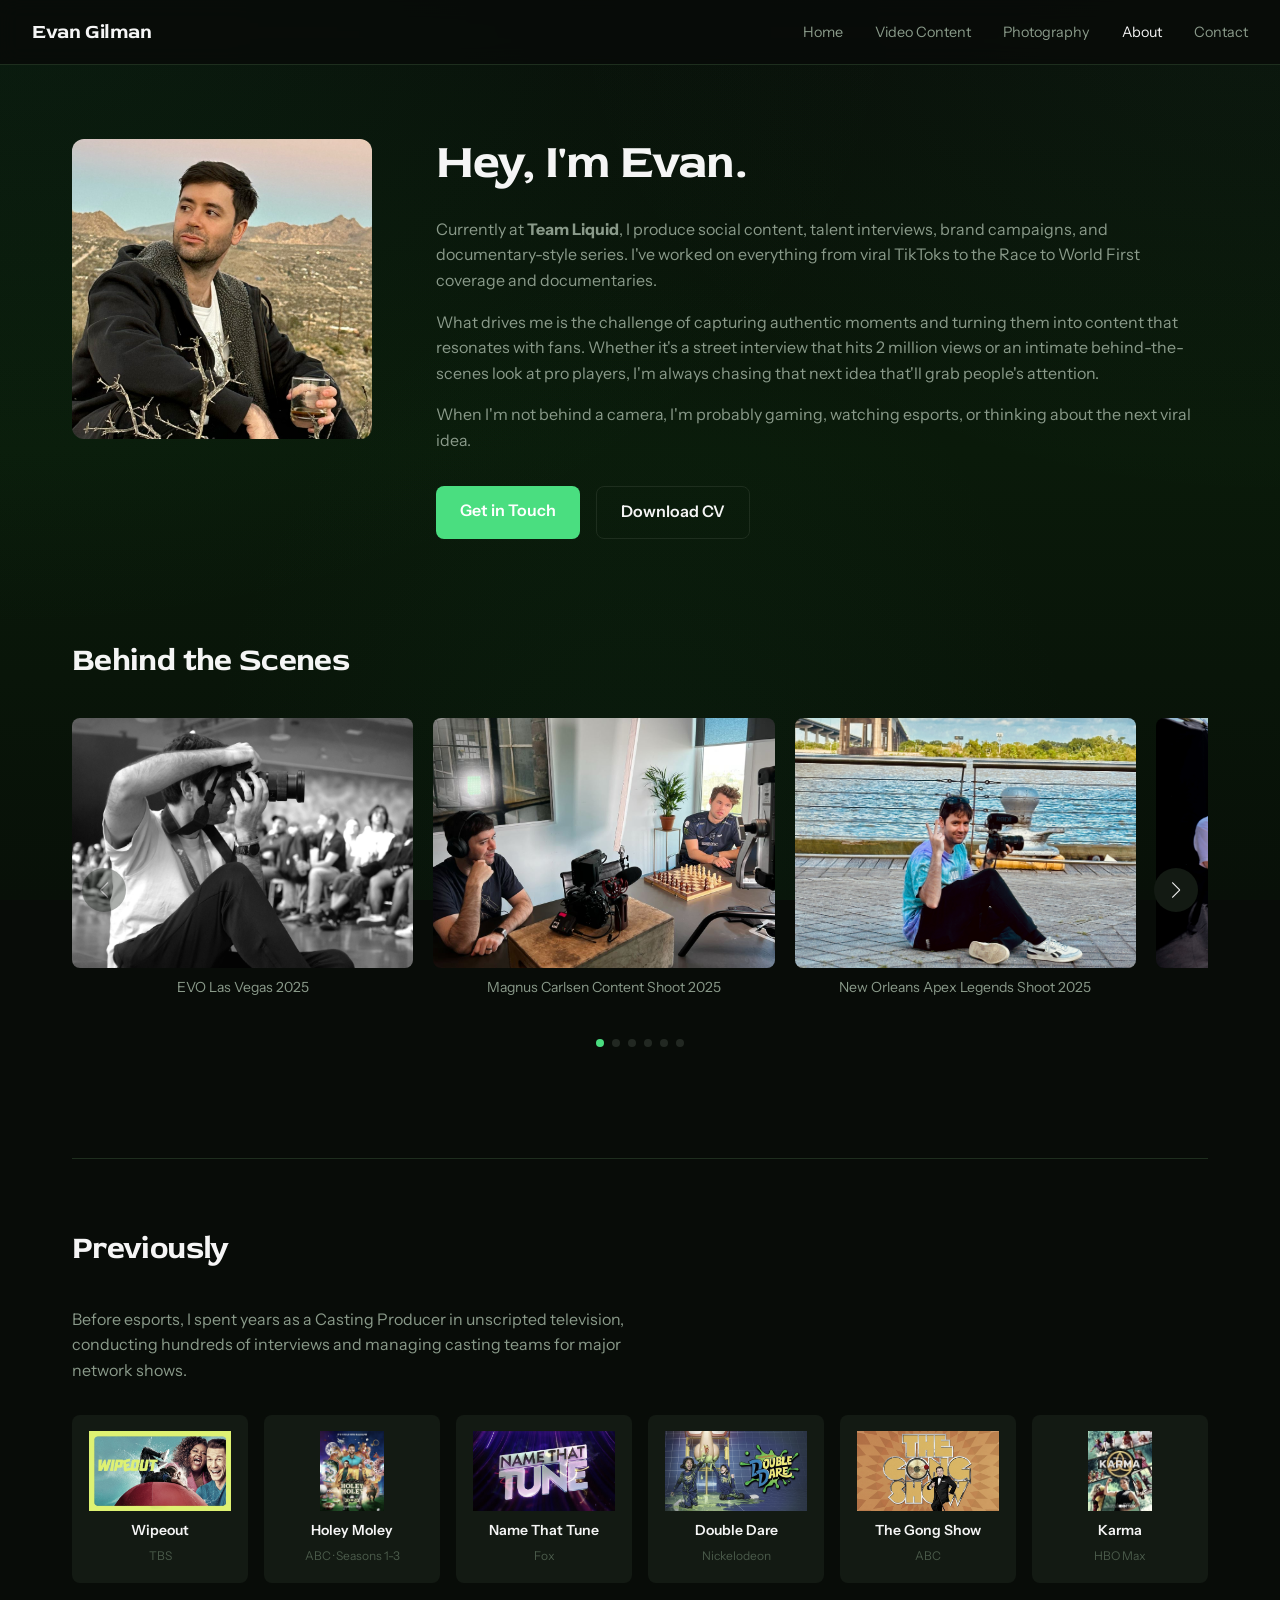
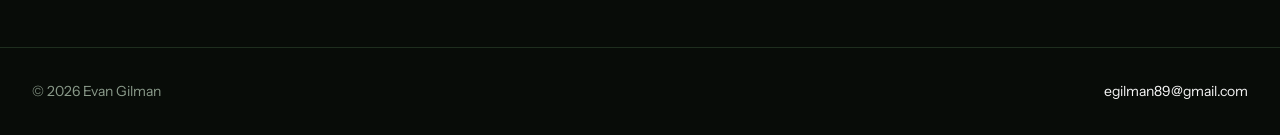
==== about.html @ cb9e70cc "pushing saved changes" ====
<!DOCTYPE html>
<html lang="en">
<head>
  <meta charset="UTF-8">
  <meta name="viewport" content="width=device-width, initial-scale=1.0">
  <title>About | Evan Gilman</title>
  <link rel="preconnect" href="https://fonts.googleapis.com">
  <link rel="preconnect" href="https://fonts.gstatic.com" crossorigin>
  <link href="https://fonts.googleapis.com/css2?family=Instrument+Sans:wght@400;500;600;700&family=Syne:wght@700;800&display=swap" rel="stylesheet">
  <link rel="stylesheet" href="https://cdn.jsdelivr.net/npm/swiper@11/swiper-bundle.min.css">
  <link rel="stylesheet" href="style.css">
  <link href="https://fonts.googleapis.com/css2?family=Red+Rose:wght@300..700&display=swap" rel="stylesheet">
</head>
<body>
  <nav class="nav">
    <a href="index.html" class="nav-logo">Evan Gilman</a>
    <button class="nav-toggle" aria-label="Toggle menu">
      <span></span>
      <span></span>
    </button>
    <ul class="nav-links">
      <li><a href="index.html">Home</a></li>
      <li><a href="content.html">Video Content</a></li>
      <li><a href="photography.html">Photography</a></li>
      <li><a href="about.html" class="active">About</a></li>
      <li><a href="contact.html">Contact</a></li>
    </ul>
  </nav>

  <main class="about-page">
    <!-- Bio Section -->
    <section class="bio-section">
      <div class="bio-image">
        <!-- Replace with Evan's headshot -->
        <img src="images/headshot.jpg" alt="Evan Gilman">
      </div>
      <div class="bio-content">
        <h1>Hey, I'm Evan.</h1>
        <p>Currently at <strong>Team Liquid</strong>, I produce social content, talent interviews, brand campaigns, and documentary-style series. I've worked on everything from viral TikToks to the Race to World First coverage and documentaries.</p>
        <p>What drives me is the challenge of capturing authentic moments and turning them into content that resonates with fans. Whether it's a street interview that hits 2 million views or an intimate behind-the-scenes look at pro players, I'm always chasing that next idea that'll grab people's attention.</p>
        <p>When I'm not behind a camera, I'm probably gaming, watching esports, or thinking about the next viral idea.</p>
        
        <div class="bio-cta">
          <a href="contact.html" class="btn-primary">Get in Touch</a>
          <a href="images/evan-gilman-resume.pdf" class="btn-secondary" target="_blank">Download CV</a>
        </div>
      </div>
    </section>

    <!-- BTS Carousel -->
    <section class="bts-section">
      <h2 class="section-title">Behind the Scenes</h2>
      
      <div class="swiper bts-carousel">
        <div class="swiper-wrapper">
          <!-- Add your BTS photos here -->
          <div class="swiper-slide">
            <img src="images/bts1.jpg" alt="On set at Team Liquid facility">
            <p class="bts-caption">EVO Las Vegas 2025</p>
          </div>
          <div class="swiper-slide">
            <img src="images/bts2.JPG" alt="Magnus Carlsen Content Shoot 2025">
            <p class="bts-caption">Magnus Carlsen Content Shoot 2025</p>
          </div>
          <div class="swiper-slide">
            <img src="images/bts3.jpg" alt="Behind the camera at LCS">
            <p class="bts-caption">New Orleans Apex Legends Shoot 2025</p>
          </div>
          <div class="swiper-slide">
            <img src="images/bts4.jpg" alt="Production setup">
            <p class="bts-caption">TL x Honda Commercial Shoot 2024 </p>
          </div>
          <div class="swiper-slide">
            <img src="images/bts6.png" alt="With the team">
            <p class="bts-caption">At AWTF Los Angeles </p>
          </div>
          <div class="swiper-slide">
            <img src="images/bts7.jpg" alt="Editing bay">
            <p class="bts-caption">ALGS Open New Orleans 2025</p>
          </div>
          <div class="swiper-slide">
            <img src="images/bts8.jpg">
            <p class="bts-caption">Team Liquid Jersey Photoshoot</p>
          </div>
          <div class="swiper-slide">
            <img src="images/bts9.jpg">
            <p class="bts-caption">ALGS Open New Orleans 2025</p>
          </div>
        </div>
        <div class="swiper-pagination"></div>
        <div class="swiper-button-prev"></div>
        <div class="swiper-button-next"></div>
      </div>
    </section>

    <!-- Previous Work / Casting Credits -->
    <section class="previous-section">
      <h2 class="section-title">Previously</h2>
      <p class="previous-intro">Before esports, I spent years as a Casting Producer in unscripted television, conducting hundreds of interviews and managing casting teams for major network shows.</p>
      
      <div class="credits-grid">
        <div class="credit-item">
          <img src="images/wipeout.webp" alt="Wipeout">
          <span>Wipeout</span>
          <small>TBS</small>
        </div>
        <div class="credit-item">
          <img src="images/holymoley.webp" alt="Holey Moley">
          <span>Holey Moley</span>
          <small>ABC · Seasons 1-3</small>
        </div>
        <div class="credit-item">
          <img src="images/namethattune.webp" alt="Name That Tune">
          <span>Name That Tune</span>
          <small>Fox</small>
        </div>
        <div class="credit-item">
          <img src="images/doubledare.webp" alt="Double Dare">
          <span>Double Dare</span>
          <small>Nickelodeon</small>
        </div>
        <div class="credit-item">
          <img src="images/gongshow.webp" alt="The Gong Show">
          <span>The Gong Show</span>
          <small>ABC</small>
        </div>
        <div class="credit-item">
          <img src="images/Karma.webp" alt="Karma">
          <span>Karma</span>
          <small>HBO Max</small>
        </div>
      </div>
    </section>
  </main>

  <footer class="footer">
    <p>© 2026 Evan Gilman</p>
    <a href="mailto:egilman89@gmail.com">egilman89@gmail.com</a>
  </footer>

  <script src="https://cdn.jsdelivr.net/npm/swiper@11/swiper-bundle.min.js"></script>
  <script src="script.js"></script>
</body>
</html>
---- style.css ----
/* ===========================================
   EVAN GILMAN PORTFOLIO - STYLES
   =========================================== */

/* CSS Variables */
:root {
  --color-bg: #080c08;
  --color-bg-elevated: #0d120d;
  --color-bg-card: #131a13;
  --color-text: #f5f5f5;
  --color-text-muted: #8a9a8a;
  --color-text-dim: #4a5a4a;
  --color-accent: #4ade80;
  --color-accent-hover: #86efac;
  --color-accent-dim: #22c55e;
  --color-border: #1e2e1e;
  
  /* Gradient colors */
  --gradient-start: #080c08;
  --gradient-mid: #0a1a0a;
  --gradient-end: #081008;
  
  --font-display: 'Red Rose', serif;
  --font-body: 'Instrument Sans', sans-serif;
  
  --spacing-xs: 0.5rem;
  --spacing-sm: 1rem;
  --spacing-md: 2rem;
  --spacing-lg: 4rem;
  --spacing-xl: 6rem;
  
  --max-width: 1200px;
  --transition: 0.3s ease;
}

/* Reset & Base */
*, *::before, *::after {
  margin: 0;
  padding: 0;
  box-sizing: border-box;
}

html {
  scroll-behavior: smooth;
}

body {
  font-family: var(--font-body);
  font-size: 16px;
  line-height: 1.6;
  color: var(--color-text);
  background: var(--color-bg);
  background-image: 
    radial-gradient(ellipse at 0% 0%, rgba(34, 197, 94, 0.08) 0%, transparent 50%),
    radial-gradient(ellipse at 100% 0%, rgba(74, 222, 128, 0.05) 0%, transparent 40%),
    radial-gradient(ellipse at 50% 100%, rgba(22, 101, 52, 0.1) 0%, transparent 50%),
    linear-gradient(180deg, var(--gradient-start) 0%, var(--gradient-mid) 50%, var(--gradient-end) 100%);
  background-attachment: fixed;
  min-height: 100vh;
  -webkit-font-smoothing: antialiased;
}

img {
  max-width: 100%;
  height: auto;
  display: block;
}

a {
  color: inherit;
  text-decoration: none;
}

/* ===========================================
   NAVIGATION
   =========================================== */
.nav {
  position: fixed;
  top: 0;
  left: 0;
  right: 0;
  z-index: 1000;
  display: flex;
  justify-content: space-between;
  align-items: center;
  padding: var(--spacing-sm) var(--spacing-md);
  background: rgba(8, 12, 8, 0.9);
  backdrop-filter: blur(10px);
  border-bottom: 1px solid var(--color-border);
}

.nav-logo {
  font-family: var(--font-display);
  font-size: 1.25rem;
  font-weight: 700;
  letter-spacing: -0.02em;
}

.nav-links {
  display: flex;
  gap: var(--spacing-md);
  list-style: none;
}

.nav-links a {
  font-size: 0.9rem;
  color: var(--color-text-muted);
  transition: color var(--transition);
}

.nav-links a:hover,
.nav-links a.active {
  color: var(--color-text);
}

.nav-toggle {
  display: none;
  flex-direction: column;
  gap: 5px;
  background: none;
  border: none;
  cursor: pointer;
  padding: 5px;
}

.nav-toggle span {
  display: block;
  width: 24px;
  height: 2px;
  background: var(--color-text);
  transition: var(--transition);
}

/* Mobile Nav */
@media (max-width: 768px) {
  .nav-toggle {
    display: flex;
  }
  
  .nav-links {
    position: fixed;
    top: 60px;
    left: 0;
    right: 0;
    bottom: 0;
    flex-direction: column;
    align-items: center;
    justify-content: center;
    gap: var(--spacing-lg);
    background: var(--color-bg);
    opacity: 0;
    visibility: hidden;
    transition: var(--transition);
  }
  
  .nav-links.active {
    opacity: 1;
    visibility: visible;
  }
  
  .nav-links a {
    font-size: 1.5rem;
  }
}

/* ===========================================
   MAIN CONTENT
   =========================================== */
main {
  padding-top: 80px;
}

.section-title {
  font-family: var(--font-display);
  font-size: clamp(1.5rem, 4vw, 2rem);
  font-weight: 700;
  margin-bottom: var(--spacing-md);
  letter-spacing: -0.02em;
}

/* ===========================================
   HERO SECTION
   =========================================== */
.hero {
  min-height: 90vh;
  display: flex;
  flex-direction: column;
  justify-content: center;
  padding: var(--spacing-lg) var(--spacing-md);
  max-width: var(--max-width);
  margin: 0 auto;
  position: relative;
}

.hero::before {
  content: '';
  position: absolute;
  top: 10%;
  left: -20%;
  width: 60%;
  height: 60%;
  background: radial-gradient(ellipse, rgba(34, 197, 94, 0.1) 0%, transparent 70%);
  pointer-events: none;
  z-index: -1;
}

.hero-content {
  margin-bottom: var(--spacing-lg);
}

.hero-title {
  font-family: var(--font-display);
  font-size: clamp(2.5rem, 8vw, 5rem);
  font-weight: 800;
  line-height: 1.1;
  letter-spacing: -0.03em;
  margin-bottom: var(--spacing-sm);
}

.hero-title .accent {
  color: var(--color-accent);
}

.hero-subtitle {
  font-size: 2rem;
  color: var(--color-text-muted);
  max-width: 1000px;
  text-wrap: balance;
}

.reel-wrapper {
  width: 100%;
  max-width: 900px;
}

.reel-label {
  font-size: 0.875rem;
  color: var(--color-text-dim);
  margin-top: var(--spacing-sm);
  text-transform: uppercase;
  letter-spacing: 0.1em;
}

/* Responsive Video Container */
.video-container {
  position: relative;
  padding-bottom: 56.25%; /* 16:9 */
  height: 0;
  overflow: hidden;
  background: var(--color-bg-card);
  border-radius: 8px;
  box-shadow: 0 0 40px rgba(34, 197, 94, 0.1);
}

.video-container iframe {
  position: absolute;
  top: 0;
  left: 0;
  width: 100%;
  height: 100%;
  border: none;
}

/* ===========================================
   FEATURED SECTION
   =========================================== */
.featured {
  padding: var(--spacing-xl) var(--spacing-md);
  max-width: var(--max-width);
  margin: 0 auto;
}

.featured-grid {
  display: grid;
  grid-template-columns: repeat(2, 1fr);
  gap: var(--spacing-md);
  margin-bottom: var(--spacing-lg);
   align-items: stretch;
}

@media (max-width: 900px) {
  .featured-grid {
    grid-template-columns: 1fr;
  }
}

.featured-item {
  background: var(--color-bg-card);
  border-radius: 12px;
  overflow: hidden;
  transition: transform var(--transition), box-shadow var(--transition);
  border: 1px solid var(--color-border);
}

.featured-item:hover {
  transform: translateY(-4px);
  box-shadow: 0 8px 30px rgba(34, 197, 94, 0.15);
  border-color: rgba(74, 222, 128, 0.3);
}

.featured-embed {
  min-height: 350px;
  display: flex;
  align-items: center;
  justify-content: center;
  background: var(--color-bg-elevated);
  position: relative;
}

.featured-embed .video-container {
   position: absolute;
  top: 0;
  left: 0;
  width: 100%;
  height: 100%;
  padding-bottom: 0;
 }
.featured-embed.vertical {
 
}
.featured-embed.vertical,
.featured-embed.instagram {
 height: 600px;
  width: 100%;
  overflow: hidden; }

.featured-embed.vertical iframe {
  width: 100%;
  height: 100%;
  border: none;
 }


.featured-embed .instagram-media {
  margin: 0 auto !important;
  max-width: 100% !important;
 
}
.featured-embed.instagram {
  height: 350px;
  overflow: hidden;
}

.featured-embed.instagram iframe,
.featured-embed.instagram .instagram-media {
  width: 100% !important;
  min-width: 100% !important;
  margin: 0 !important;
}

/* Social embed styling */
.featured-embed blockquote {
  margin: 0 auto !important;
}

.featured-info {
  padding: var(--spacing-sm) var(--spacing-md) var(--spacing-md);
}

.featured-info h3 {
  font-family: var(--font-display);
  font-size: 1.25rem;
  font-weight: 700;
  margin-bottom: var(--spacing-xs);
}

.featured-meta {
  font-size: 0.875rem;
  color: var(--color-text-muted);
}

.featured-role {
  font-size: 0.8rem;
  color: var(--color-accent);
  margin-top: var(--spacing-xs);
  text-transform: uppercase;
  letter-spacing: 0.05em;
}

.view-all-btn {
  display: inline-block;
  font-weight: 600;
  color: var(--color-accent);
  transition: color var(--transition);
}

.view-all-btn:hover {
  color: var(--color-accent-hover);
}

/* ===========================================
   CLIENTS SECTION
   =========================================== */
.clients {
  padding: var(--spacing-lg) var(--spacing-md);
  border-top: 1px solid var(--color-border);
  border-bottom: 1px solid var(--color-border);
}

.clients-label {
  text-align: center;
  font-size: 0.8rem;
  color: var(--color-text-dim);
  text-transform: uppercase;
  letter-spacing: 0.15em;
  margin-bottom: var(--spacing-md);
}

.clients-logos {
  display: flex;
  justify-content: center;
  align-items: center;
  flex-wrap: wrap;
  gap: var(--spacing-lg);
  max-width: var(--max-width);
  margin: 0 auto;
}

.clients-logos img {
  width: 100px;
  height: 40px;
  object-fit: contain;
  opacity: 0.5;
  filter: grayscale(100%);
  transition: var(--transition);
}

.clients-logos img:hover {
  opacity: 1;
  filter: grayscale(0%);
}

/* ===========================================
   CONTENT PAGE
   =========================================== */
.content-page {
  padding: var(--spacing-lg) var(--spacing-md);
  max-width: var(--max-width);
  margin: 0 auto;
}

.page-header {
  margin-bottom: var(--spacing-lg);
}

.page-header h1 {
  font-family: var(--font-display);
  font-size: clamp(2rem, 6vw, 3.5rem);
  font-weight: 800;
  letter-spacing: -0.03em;
  margin-bottom: var(--spacing-sm);
}

.page-header p {
  color: var(--color-text-muted);
  font-size: 1.1rem;
  max-width: 1000px;
}

/* Filter Tabs */
.filter-tabs {
  display: flex;
  flex-wrap: wrap;
  gap: var(--spacing-xs);
  margin-bottom: var(--spacing-lg);
}

.filter-btn {
  padding: 0.6rem 1.2rem;
  background: var(--color-bg-card);
  border: 1px solid var(--color-border);
  border-radius: 100px;
  color: var(--color-text-muted);
  font-family: var(--font-body);
  font-size: 0.875rem;
  cursor: pointer;
  transition: var(--transition);
}

.filter-btn:hover,
.filter-btn.active {
  background: var(--color-accent);
  border-color: var(--color-accent);
  color: white;
}

/* Content Grid */
.content-grid {
  display: grid;
  grid-template-columns: repeat(3, 1fr);
  gap: var(--spacing-md);
}

@media (max-width: 1000px) {
  .content-grid {
    grid-template-columns: repeat(2, 1fr);
  }
}

@media (max-width: 600px) {
  .content-grid {
    grid-template-columns: 1fr;
  }
}

.content-item {
  background: var(--color-bg-card);
  border-radius: 12px;
  overflow: hidden;
  transition: transform var(--transition), box-shadow var(--transition);
  border: 1px solid var(--color-border);
}

.content-item:hover {
  transform: translateY(-4px);
  box-shadow: 0 8px 30px rgba(34, 197, 94, 0.15);
  border-color: rgba(74, 222, 128, 0.3);
}

.content-item.large {
  grid-column: span 2;
}

@media (max-width: 600px) {
  .content-item.large {
    grid-column: span 1;
  }
}

.content-item.hidden {
  display: none;
}

.content-embed {
  min-height: 200px;
  display: flex;
  align-items: center;
  justify-content: center;
  background: var(--color-bg-elevated);
}

.content-embed blockquote {
  margin: 0 auto !important;
}

.content-info {
  padding: var(--spacing-sm);
}

.content-tag {
  display: inline-block;
  font-size: 0.7rem;
  color: var(--color-accent);
  text-transform: uppercase;
  letter-spacing: 0.1em;
  margin-bottom: var(--spacing-xs);
}

.content-info h3 {
  font-size: 1rem;
  font-weight: 600;
  margin-bottom: 0.25rem;
}

.content-info p {
  font-size: 0.8rem;
  color: var(--color-text-muted);
}

/* ===========================================
   ABOUT PAGE
   =========================================== */
.about-page {
  padding: var(--spacing-lg) var(--spacing-md);
  max-width: var(--max-width);
  margin: 0 auto;
}

.bio-section {
  display: grid;
  grid-template-columns: 300px 1fr;
  gap: var(--spacing-lg);
  margin-bottom: var(--spacing-xl);
  align-items: start;
}

@media (max-width: 800px) {
  .bio-section {
    grid-template-columns: 1fr;
  }
}

.bio-image img {
  width: 100%;
  border-radius: 12px;
  aspect-ratio: 1;
  object-fit: cover;
  margin-top: 75px;
}

.bio-content h1 {
  font-family: var(--font-display);
  font-size: clamp(2rem, 5vw, 3rem);
  font-weight: 800;
  letter-spacing: -0.02em;
  margin-bottom: var(--spacing-sm);
  margin-top: 60px;
}

.bio-lead {
  font-size: 1.25rem;
  color: var(--color-text);
  margin-bottom: var(--spacing-md);
}

.bio-content p {
  color: var(--color-text-muted);
  margin-bottom: var(--spacing-sm);
}

.bio-cta {
  display: flex;
  gap: var(--spacing-sm);
  margin-top: var(--spacing-md);
}

.btn-primary {
  padding: 0.8rem 1.5rem;
  background: var(--color-accent);
  color: white;
  border-radius: 8px;
  font-weight: 600;
  transition: background var(--transition);
}

.btn-primary:hover {
  background: var(--color-accent-hover);
}

.btn-secondary {
  padding: 0.8rem 1.5rem;
  background: transparent;
  color: var(--color-text);
  border: 1px solid var(--color-border);
  border-radius: 8px;
  font-weight: 600;
  transition: var(--transition);
}

.btn-secondary:hover {
  border-color: var(--color-text-muted);
}

/* BTS Carousel */
.bts-section {
  margin-bottom: var(--spacing-xl);
}

.bts-carousel {
  padding-bottom: var(--spacing-lg);
}

.bts-carousel .swiper-slide {
  width: 350px;
  height: auto;
}

.bts-carousel .swiper-slide img {
  width: 100%;
  height: 250px;
  object-fit: cover;
  border-radius: 8px;
}

.bts-caption {
  font-size: 0.875rem;
  color: var(--color-text-muted);
  margin-top: var(--spacing-xs);
  text-align: center;
}

/* Swiper customization */
.swiper-button-prev,
.swiper-button-next {
  color: var(--color-text) !important;
  background: var(--color-bg-card);
  width: 44px !important;
  height: 44px !important;
  border-radius: 50%;
}

.swiper-button-prev::after,
.swiper-button-next::after {
  font-size: 1rem !important;
}

.swiper-pagination-bullet {
  background: var(--color-text-muted) !important;
}

.swiper-pagination-bullet-active {
  background: var(--color-accent) !important;
}

/* Previous Work / Credits */
.previous-section {
  padding-top: var(--spacing-lg);
  border-top: 1px solid var(--color-border);
}

.previous-intro {
  color: var(--color-text-muted);
  max-width: 600px;
  margin-bottom: var(--spacing-md);
}

.credits-grid {
  display: grid;
  grid-template-columns: repeat(auto-fill, minmax(150px, 1fr));
  gap: var(--spacing-sm);
}

.credit-item {
  text-align: center;
  padding: var(--spacing-sm);
  background: var(--color-bg-card);
  border-radius: 8px;
}

.credit-item img {
  width: 100%;
  height: 80px;
  object-fit: contain;
  margin-bottom: var(--spacing-xs);
  filter: grayscale(50%);
}

.credit-item span {
  display: block;
  font-size: 0.875rem;
  font-weight: 600;
}

.credit-item small {
  font-size: 0.75rem;
  color: var(--color-text-dim);
}

/* ===========================================
   CONTACT PAGE
   =========================================== */
.contact-page {
  min-height: calc(100vh - 160px);
  display: flex;
  align-items: center;
  justify-content: center;
  padding: var(--spacing-lg) var(--spacing-md);
}

.contact-content {
  max-width: 600px;
  text-align: center;
}

.contact-content h1 {
  font-family: var(--font-display);
  font-size: clamp(2.5rem, 6vw, 4rem);
  font-weight: 800;
  letter-spacing: -0.03em;
  margin-bottom: var(--spacing-sm);
}

.contact-content > p {
  color: var(--color-text-muted);
  font-size: 1.1rem;
  margin-bottom: var(--spacing-lg);
}

.contact-links {
  display: flex;
  flex-direction: column;
  gap: var(--spacing-sm);
  margin-bottom: var(--spacing-lg);
}

.contact-item {
  display: flex;
  justify-content: space-between;
  align-items: center;
  padding: var(--spacing-md);
  background: var(--color-bg-card);
  border-radius: 12px;
  border: 1px solid var(--color-border);
  transition: var(--transition);
}

.contact-item:hover {
  border-color: var(--color-accent);
  transform: translateY(-2px);
  box-shadow: 0 8px 30px rgba(34, 197, 94, 0.15);
}

.contact-label {
  font-size: 0.8rem;
  color: var(--color-text-dim);
  text-transform: uppercase;
  letter-spacing: 0.1em;
}

.contact-value {
  font-weight: 600;
  color: var(--color-accent);
}

.contact-location {
  color: var(--color-text-muted);
}

.contact-location .availability {
  margin-top: var(--spacing-xs);
  font-size: 0.9rem;
  color: var(--color-accent);
}
.video-container.vertical {
  padding-bottom: 177.78%; /* 9:16 aspect ratio */
  max-width: 350px; /* so it doesn't get huge on desktop */
  display: flex;
  align-items: center;
  justify-content: center;
  background: var(--color-bg-elevated);
}

/* ===========================================
   FOOTER
   =========================================== */
.footer {
  display: flex;
  justify-content: space-between;
  align-items: center;
  padding: var(--spacing-md);
  border-top: 1px solid var(--color-border);
  font-size: 0.875rem;
  color: var(--color-text-muted);
}

.footer a {
  color: var(--color-text);
  transition: color var(--transition);
}

.footer a:hover {
  color: var(--color-accent);
}

@media (max-width: 500px) {
  .footer {
    flex-direction: column;
    gap: var(--spacing-xs);
    text-align: center;
  }
}
/* Photography page css */ 
.photography-page {
  padding: var(--spacing-lg) var(--spacing-md);
  max-width: var(--max-width);
  margin: 0 auto;
}

.photo-grid {
  columns: 3;
  column-gap: var(--spacing-sm);
}

.photo-grid img {
  width: 100%;
  margin-bottom: var(--spacing-sm);
  border-radius: 8px;
  transition: transform var(--transition), box-shadow var(--transition);
  break-inside: avoid;
}

.photo-grid img:hover {
  transform: scale(1.02);
  box-shadow: 0 8px 30px rgba(34, 197, 94, 0.2);
}

@media (max-width: 900px) {
  .photo-grid {
    columns: 2;
  }
}

@media (max-width: 500px) {
  .photo-grid {
    columns: 1;
  }
}
/*light box to make pictures clickable to englarge*/ 
.lightbox {
  position: fixed;
  top: 0;
  left: 0;
  width: 100%;
  height: 100%;
  background: rgba(0, 0, 0, 0.95);
  display: flex;
  align-items: center;
  justify-content: center;
  opacity: 0;
  visibility: hidden;
  transition: opacity 0.3s, visibility 0.3s;
  z-index: 2000;
  cursor: zoom-out;
}

.lightbox.active {
  opacity: 1;
  visibility: visible;
}

.lightbox img {
  max-width: 90%;
  max-height: 90%;
  object-fit: contain;
  border-radius: 4px;
}

.lightbox-close {
  position: absolute;
  top: 20px;
  right: 30px;
  font-size: 3rem;
  color: white;
  background: none;
  border: none;
  cursor: pointer;
  opacity: 0.7;
  transition: opacity 0.3s;
}

.lightbox-close:hover {
  opacity: 1;
}

.photo-grid img {
  cursor: zoom-in;
}
.lightbox-caption {
  position: absolute;
  bottom: 40px;
  left: 50%;
  transform: translateX(-50%);
  color: white;
  font-size: 1rem;
  text-align: center;
  background: rgba(0, 0, 0, 0.6);
  padding: 0.5rem 1.5rem;
  border-radius: 4px;
  max-width: 80%;
}
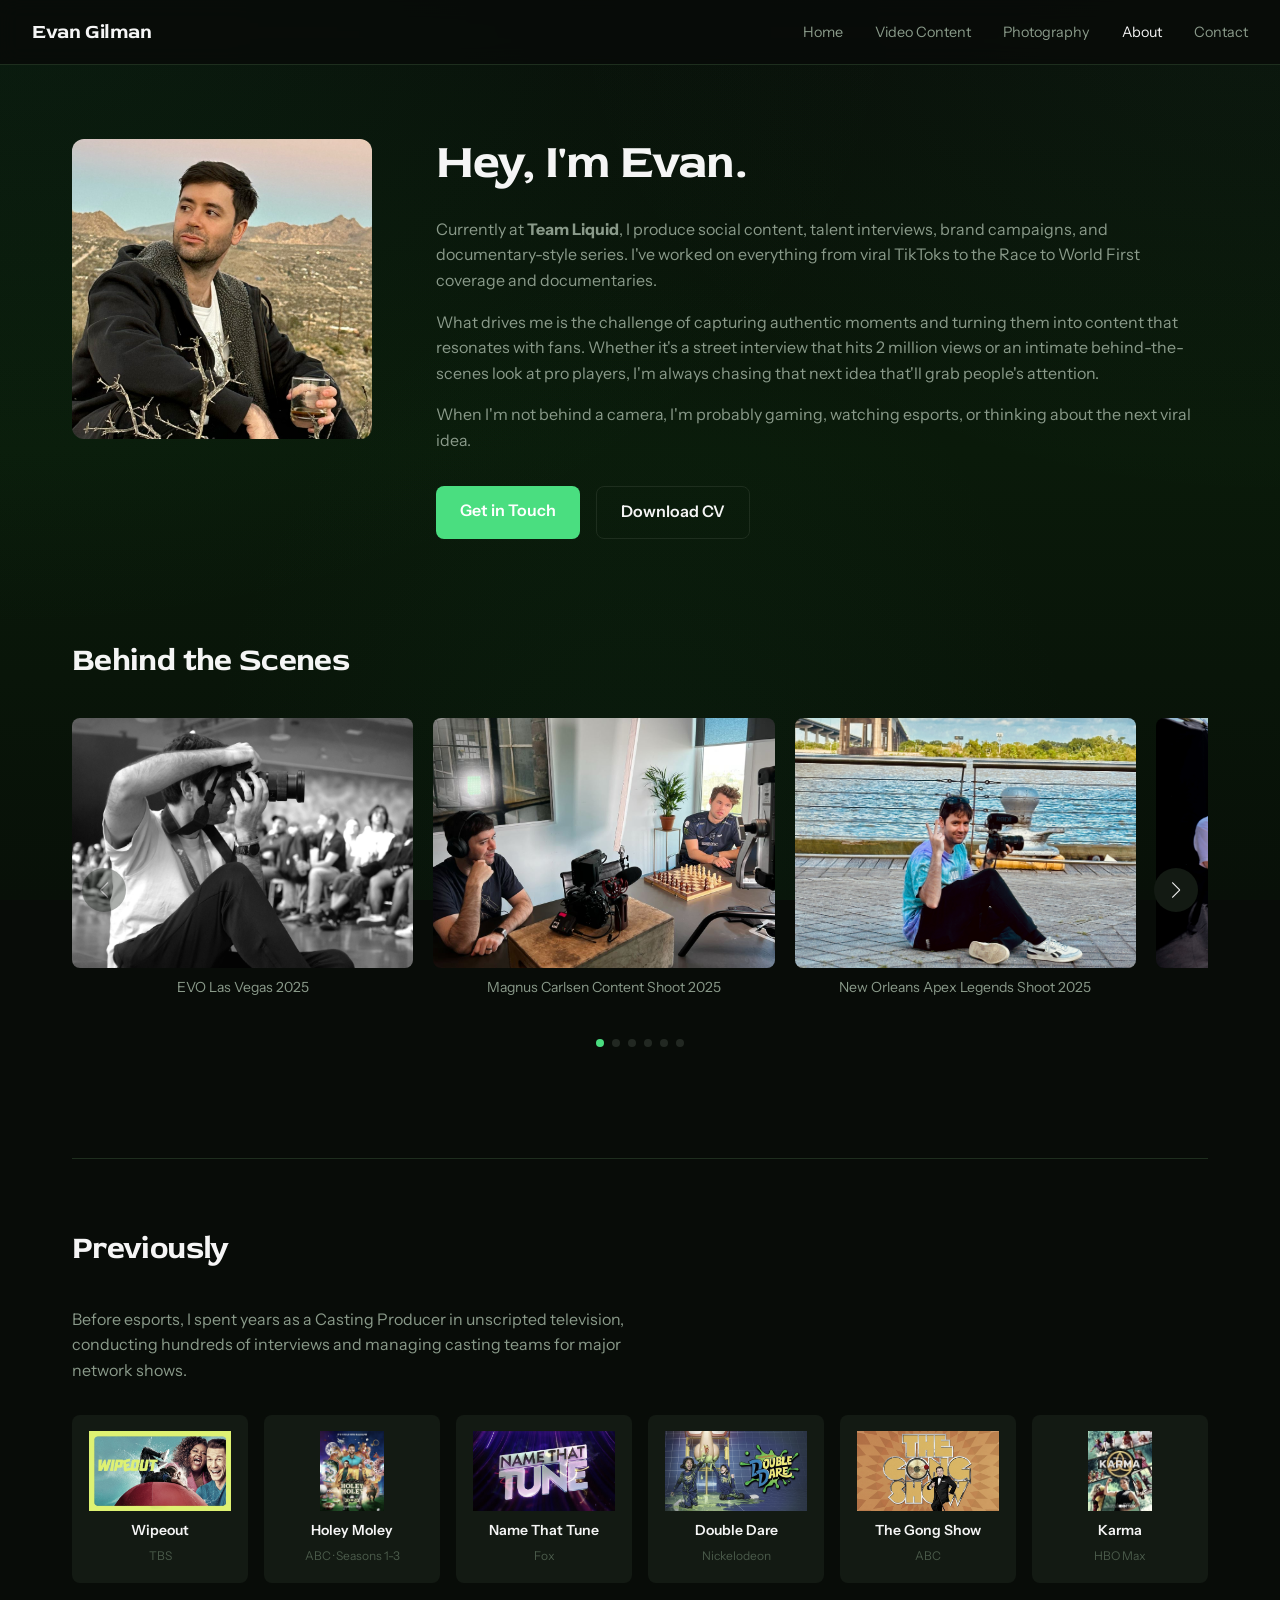
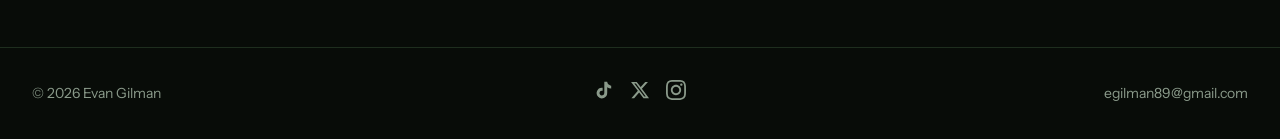
==== commit 4309c942: "updated footer and improved content filtering" ====
--- a/about.html
+++ b/about.html
@@ -134,9 +134,26 @@
   </main>
 
   <footer class="footer">
-    <p>© 2026 Evan Gilman</p>
-    <a href="mailto:egilman89@gmail.com">egilman89@gmail.com</a>
-  </footer>
+  <p>© 2026 Evan Gilman</p>
+  <div class="footer-social">
+    <a href="https://www.tiktok.com/@h3yevan target="_blank" aria-label="TikTok">
+      <svg xmlns="http://www.w3.org/2000/svg" width="20" height="20" viewBox="0 0 24 24" fill="currentColor">
+        <path d="M19.59 6.69a4.83 4.83 0 0 1-3.77-4.25V2h-3.45v13.67a2.89 2.89 0 0 1-5.2 1.74 2.89 2.89 0 0 1 2.31-4.64 2.93 2.93 0 0 1 .88.13V9.4a6.84 6.84 0 0 0-1-.05A6.33 6.33 0 0 0 5 20.1a6.34 6.34 0 0 0 10.86-4.43v-7a8.16 8.16 0 0 0 4.77 1.52v-3.4a4.85 4.85 0 0 1-1-.1z"/>
+      </svg>
+    </a>
+    <a href="https://twitter.com/h3yevan" target="_blank" aria-label="X">
+      <svg xmlns="http://www.w3.org/2000/svg" width="20" height="20" viewBox="0 0 24 24" fill="currentColor">
+        <path d="M18.244 2.25h3.308l-7.227 8.26 8.502 11.24H16.17l-5.214-6.817L4.99 21.75H1.68l7.73-8.835L1.254 2.25H8.08l4.713 6.231zm-1.161 17.52h1.833L7.084 4.126H5.117z"/>
+      </svg>
+    </a>
+    <a href="https://www.instagram.com/h3yevan" target="_blank" aria-label="Instagram">
+      <svg xmlns="http://www.w3.org/2000/svg" width="20" height="20" viewBox="0 0 24 24" fill="currentColor">
+        <path d="M12 2.163c3.204 0 3.584.012 4.85.07 3.252.148 4.771 1.691 4.919 4.919.058 1.265.069 1.645.069 4.849 0 3.205-.012 3.584-.069 4.849-.149 3.225-1.664 4.771-4.919 4.919-1.266.058-1.644.07-4.85.07-3.204 0-3.584-.012-4.849-.07-3.26-.149-4.771-1.699-4.919-4.92-.058-1.265-.07-1.644-.07-4.849 0-3.204.013-3.583.07-4.849.149-3.227 1.664-4.771 4.919-4.919 1.266-.057 1.645-.069 4.849-.069zm0-2.163c-3.259 0-3.667.014-4.947.072-4.358.2-6.78 2.618-6.98 6.98-.059 1.281-.073 1.689-.073 4.948 0 3.259.014 3.668.072 4.948.2 4.358 2.618 6.78 6.98 6.98 1.281.058 1.689.072 4.948.072 3.259 0 3.668-.014 4.948-.072 4.354-.2 6.782-2.618 6.979-6.98.059-1.28.073-1.689.073-4.948 0-3.259-.014-3.667-.072-4.947-.196-4.354-2.617-6.78-6.979-6.98-1.281-.059-1.69-.073-4.949-.073zm0 5.838c-3.403 0-6.162 2.759-6.162 6.162s2.759 6.163 6.162 6.163 6.162-2.759 6.162-6.163c0-3.403-2.759-6.162-6.162-6.162zm0 10.162c-2.209 0-4-1.79-4-4 0-2.209 1.791-4 4-4s4 1.791 4 4c0 2.21-1.791 4-4 4zm6.406-11.845c-.796 0-1.441.645-1.441 1.44s.645 1.44 1.441 1.44c.795 0 1.439-.645 1.439-1.44s-.644-1.44-1.439-1.44z"/>
+      </svg>
+    </a>
+  </div>
+  <a href="mailto:egilman89@gmail.com">egilman89@gmail.com</a>
+</footer>
 
   <script src="https://cdn.jsdelivr.net/npm/swiper@11/swiper-bundle.min.js"></script>
   <script src="script.js"></script>
--- a/style.css
+++ b/style.css
@@ -135,22 +135,24 @@
 @media (max-width: 768px) {
   .nav-toggle {
     display: flex;
+    z-index: 1001;
   }
   
   .nav-links {
     position: fixed;
-    top: 60px;
+    top: 0;
     left: 0;
-    right: 0;
-    bottom: 0;
+    width: 100%;
+    height: 100vh;
     flex-direction: column;
     align-items: center;
     justify-content: center;
     gap: var(--spacing-lg);
-    background: var(--color-bg);
+    background: #080c08 !important;
     opacity: 0;
     visibility: hidden;
     transition: var(--transition);
+    z-index: 999;
   }
   
   .nav-links.active {
@@ -160,6 +162,7 @@
   
   .nav-links a {
     font-size: 1.5rem;
+    color: var(--color-text)
   }
 }
 
@@ -491,6 +494,40 @@
   gap: var(--spacing-md);
 }
 
+.content-section {
+  grid-column: 1 / -1;
+  display: grid;
+  grid-template-columns: repeat(3, 1fr);
+  gap: var(--spacing-md);
+  margin-bottom: var(--spacing-lg);
+}
+
+.content-section.hidden {
+  display: none;
+}
+
+.content-section-title {
+  grid-column: 1 / -1;
+  font-family: var(--font-display);
+  font-size: 1.5rem;
+  color: var(--color-text);
+  margin-bottom: var(--spacing-sm);
+  padding-bottom: var(--spacing-xs);
+  border-bottom: 1px solid var(--color-border);
+}
+
+@media (max-width: 1000px) {
+  .content-section {
+    grid-template-columns: repeat(2, 1fr);
+  }
+}
+
+@media (max-width: 600px) {
+  .content-section {
+    grid-template-columns: 1fr;
+  }
+}
+
 @media (max-width: 1000px) {
   .content-grid {
     grid-template-columns: repeat(2, 1fr);
@@ -760,6 +797,7 @@
 .contact-content {
   max-width: 600px;
   text-align: center;
+  
 }
 
 .contact-content h1 {
@@ -768,6 +806,7 @@
   font-weight: 800;
   letter-spacing: -0.03em;
   margin-bottom: var(--spacing-sm);
+    white-space: nowrap;
 }
 
 .contact-content > p {
@@ -843,15 +882,45 @@
   color: var(--color-text-muted);
 }
 
-.footer a {
-  color: var(--color-text);
+.footer > * {
+  flex: 1;
+}
+
+.footer > p {
+  text-align: left;
+}
+
+.footer-social {
+  display: flex;
+  justify-content: center;
+  gap: var(--spacing-sm);
+}
+
+.footer-social a {
+  color: var(--color-text-muted);
   transition: color var(--transition);
 }
 
-.footer a:hover {
+.footer-social a:hover {
   color: var(--color-accent);
 }
 
+.footer > a {
+  text-align: right;
+}
+
+@media (max-width: 500px) {
+  .footer {
+    flex-direction: column;
+    gap: var(--spacing-sm);
+    text-align: center;
+  }
+  
+  .footer > p,
+  .footer > a {
+    text-align: center;
+  }
+}
 @media (max-width: 500px) {
   .footer {
     flex-direction: column;
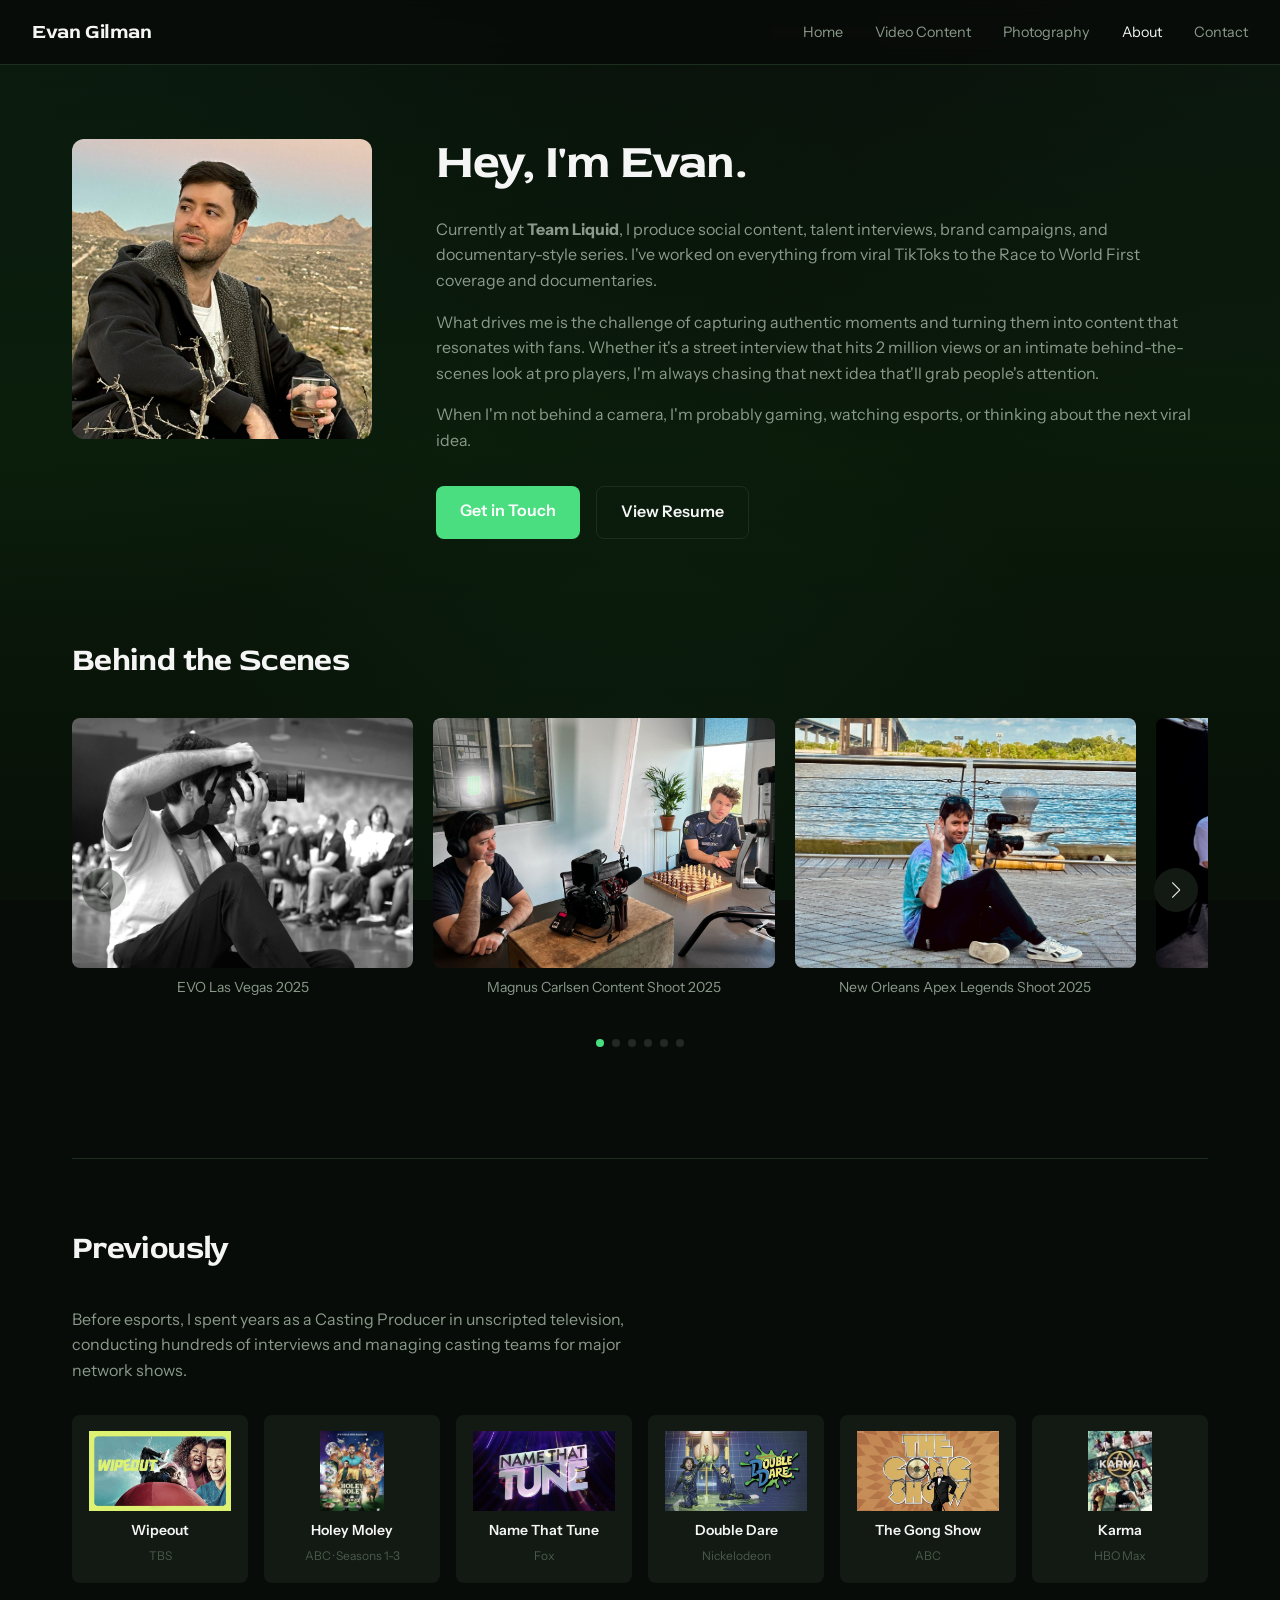
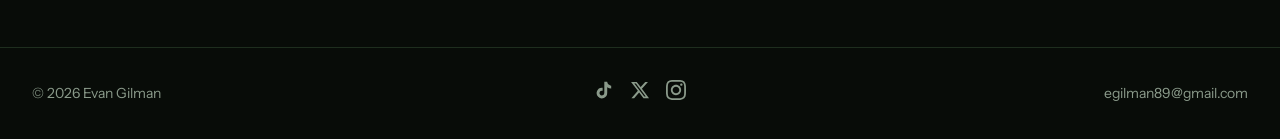
==== commit 2d54dcab: "updating content page" ====
--- a/about.html
+++ b/about.html
@@ -42,7 +42,7 @@
         
         <div class="bio-cta">
           <a href="contact.html" class="btn-primary">Get in Touch</a>
-          <a href="images/evan-gilman-resume.pdf" class="btn-secondary" target="_blank">Download CV</a>
+          <a href="https://www.canva.com/design/DAGc8-GOhhs/wvaXw46VgrkJQUv9GtsSOA/view?utm_content=DAGc8-GOhhs&utm_campaign=designshare&utm_medium=link2&utm_source=uniquelinks&utlId=h7ed1aebfc4" class="btn-secondary" target="_blank">View Resume </a>
         </div>
       </div>
     </section>
--- a/style.css
+++ b/style.css
@@ -441,7 +441,9 @@
   max-width: var(--max-width);
   margin: 0 auto;
 }
-
+.content-embed .video-container {
+  width: 100%;
+}
 .page-header {
   margin-bottom: var(--spacing-lg);
 }
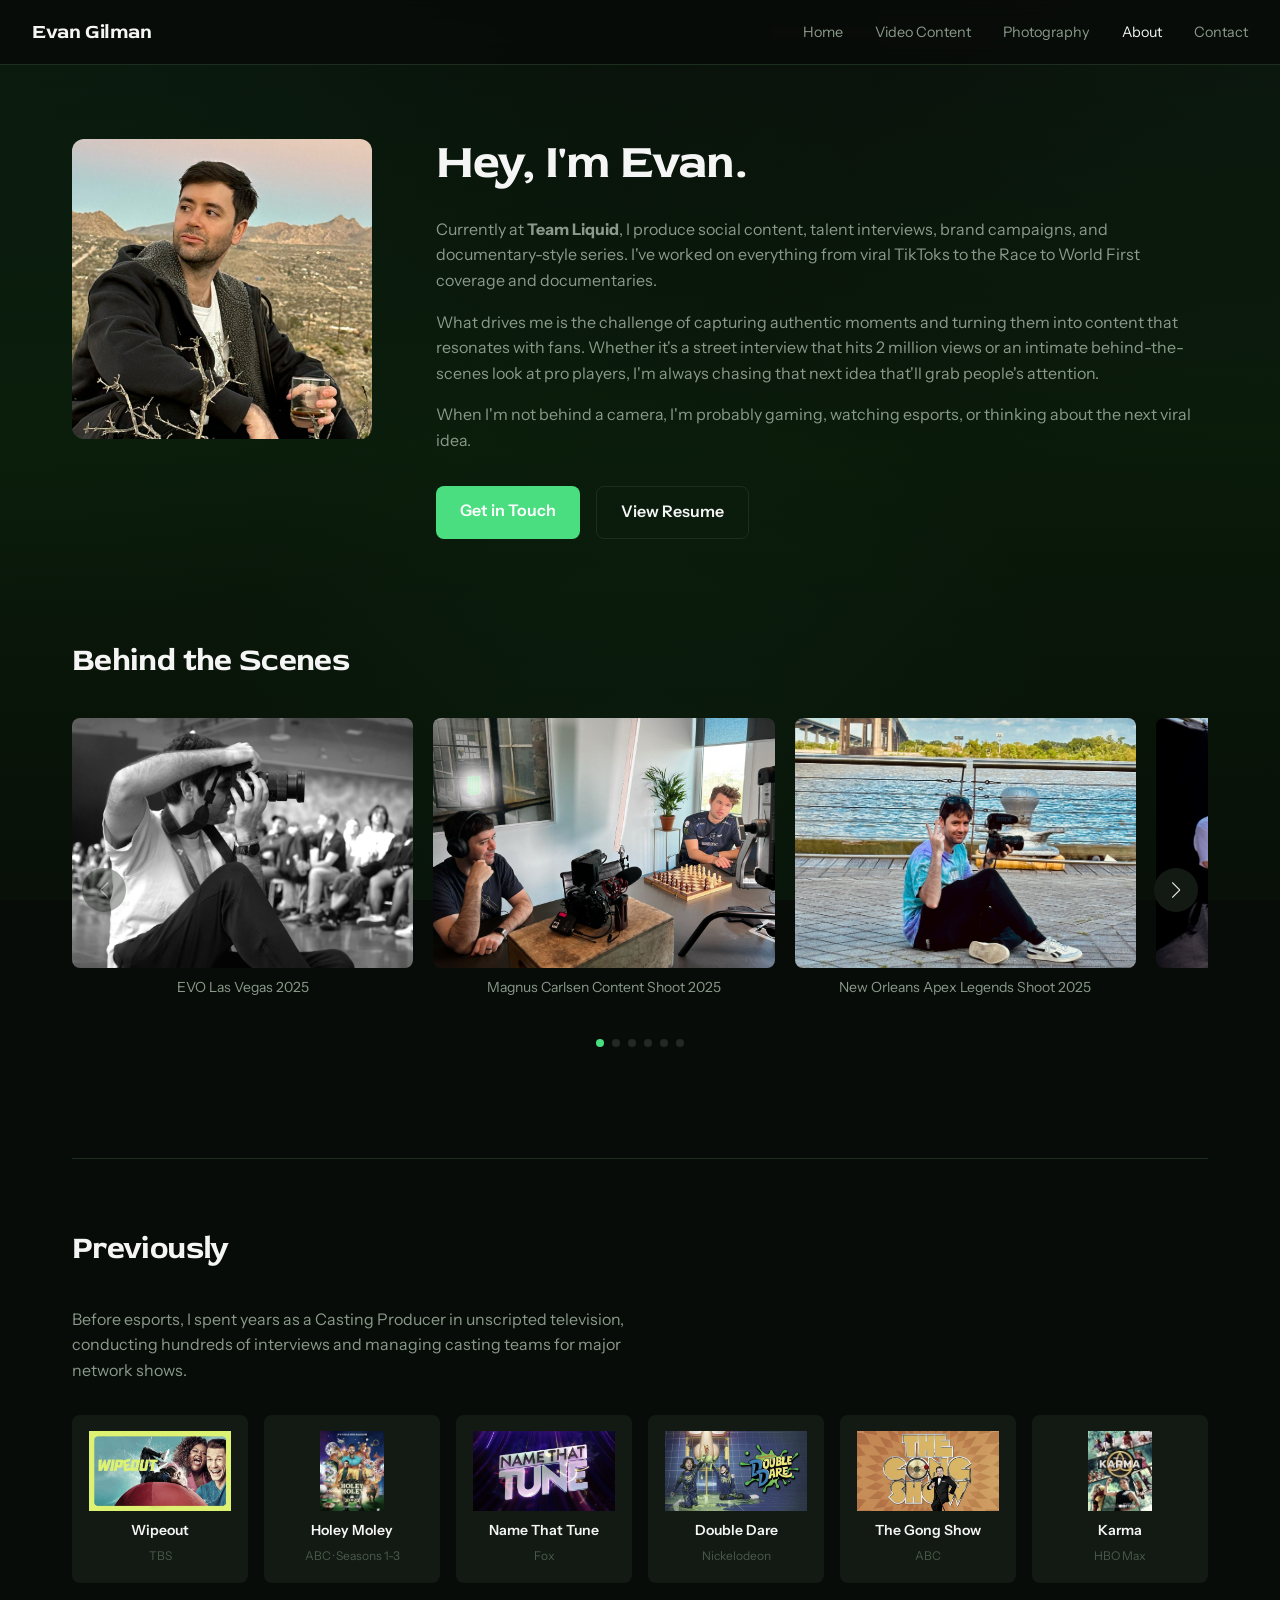
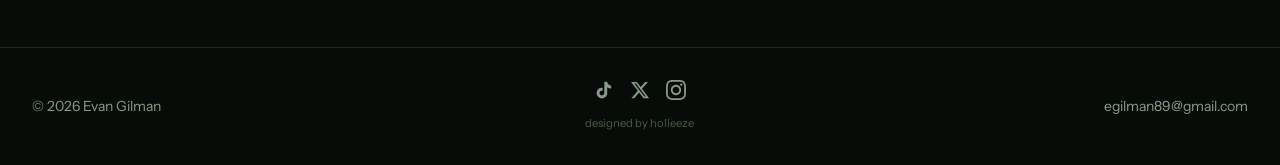
==== commit 8f942437: "adding design teams name" ====
--- a/about.html
+++ b/about.html
@@ -4,6 +4,7 @@
   <meta charset="UTF-8">
   <meta name="viewport" content="width=device-width, initial-scale=1.0">
   <title>About | Evan Gilman</title>
+  <link rel="icon" href="images/favicon.ico" type="image/x-icon">
   <link rel="preconnect" href="https://fonts.googleapis.com">
   <link rel="preconnect" href="https://fonts.gstatic.com" crossorigin>
   <link href="https://fonts.googleapis.com/css2?family=Instrument+Sans:wght@400;500;600;700&family=Syne:wght@700;800&display=swap" rel="stylesheet">
@@ -135,22 +136,25 @@
 
   <footer class="footer">
   <p>© 2026 Evan Gilman</p>
-  <div class="footer-social">
-    <a href="https://www.tiktok.com/@h3yevan target="_blank" aria-label="TikTok">
-      <svg xmlns="http://www.w3.org/2000/svg" width="20" height="20" viewBox="0 0 24 24" fill="currentColor">
-        <path d="M19.59 6.69a4.83 4.83 0 0 1-3.77-4.25V2h-3.45v13.67a2.89 2.89 0 0 1-5.2 1.74 2.89 2.89 0 0 1 2.31-4.64 2.93 2.93 0 0 1 .88.13V9.4a6.84 6.84 0 0 0-1-.05A6.33 6.33 0 0 0 5 20.1a6.34 6.34 0 0 0 10.86-4.43v-7a8.16 8.16 0 0 0 4.77 1.52v-3.4a4.85 4.85 0 0 1-1-.1z"/>
-      </svg>
-    </a>
-    <a href="https://twitter.com/h3yevan" target="_blank" aria-label="X">
-      <svg xmlns="http://www.w3.org/2000/svg" width="20" height="20" viewBox="0 0 24 24" fill="currentColor">
-        <path d="M18.244 2.25h3.308l-7.227 8.26 8.502 11.24H16.17l-5.214-6.817L4.99 21.75H1.68l7.73-8.835L1.254 2.25H8.08l4.713 6.231zm-1.161 17.52h1.833L7.084 4.126H5.117z"/>
-      </svg>
-    </a>
-    <a href="https://www.instagram.com/h3yevan" target="_blank" aria-label="Instagram">
-      <svg xmlns="http://www.w3.org/2000/svg" width="20" height="20" viewBox="0 0 24 24" fill="currentColor">
-        <path d="M12 2.163c3.204 0 3.584.012 4.85.07 3.252.148 4.771 1.691 4.919 4.919.058 1.265.069 1.645.069 4.849 0 3.205-.012 3.584-.069 4.849-.149 3.225-1.664 4.771-4.919 4.919-1.266.058-1.644.07-4.85.07-3.204 0-3.584-.012-4.849-.07-3.26-.149-4.771-1.699-4.919-4.92-.058-1.265-.07-1.644-.07-4.849 0-3.204.013-3.583.07-4.849.149-3.227 1.664-4.771 4.919-4.919 1.266-.057 1.645-.069 4.849-.069zm0-2.163c-3.259 0-3.667.014-4.947.072-4.358.2-6.78 2.618-6.98 6.98-.059 1.281-.073 1.689-.073 4.948 0 3.259.014 3.668.072 4.948.2 4.358 2.618 6.78 6.98 6.98 1.281.058 1.689.072 4.948.072 3.259 0 3.668-.014 4.948-.072 4.354-.2 6.782-2.618 6.979-6.98.059-1.28.073-1.689.073-4.948 0-3.259-.014-3.667-.072-4.947-.196-4.354-2.617-6.78-6.979-6.98-1.281-.059-1.69-.073-4.949-.073zm0 5.838c-3.403 0-6.162 2.759-6.162 6.162s2.759 6.163 6.162 6.163 6.162-2.759 6.162-6.163c0-3.403-2.759-6.162-6.162-6.162zm0 10.162c-2.209 0-4-1.79-4-4 0-2.209 1.791-4 4-4s4 1.791 4 4c0 2.21-1.791 4-4 4zm6.406-11.845c-.796 0-1.441.645-1.441 1.44s.645 1.44 1.441 1.44c.795 0 1.439-.645 1.439-1.44s-.644-1.44-1.439-1.44z"/>
-      </svg>
-    </a>
+  <div class="footer-center">
+    <div class="footer-social">
+      <a href="https://www.tiktok.com/@egil.eye" target="_blank" aria-label="TikTok">
+        <svg xmlns="http://www.w3.org/2000/svg" width="20" height="20" viewBox="0 0 24 24" fill="currentColor">
+          <path d="M19.59 6.69a4.83 4.83 0 0 1-3.77-4.25V2h-3.45v13.67a2.89 2.89 0 0 1-5.2 1.74 2.89 2.89 0 0 1 2.31-4.64 2.93 2.93 0 0 1 .88.13V9.4a6.84 6.84 0 0 0-1-.05A6.33 6.33 0 0 0 5 20.1a6.34 6.34 0 0 0 10.86-4.43v-7a8.16 8.16 0 0 0 4.77 1.52v-3.4a4.85 4.85 0 0 1-1-.1z"/>
+        </svg>
+      </a>
+      <a href="https://twitter.com/h3yevan" target="_blank" aria-label="X">
+        <svg xmlns="http://www.w3.org/2000/svg" width="20" height="20" viewBox="0 0 24 24" fill="currentColor">
+          <path d="M18.244 2.25h3.308l-7.227 8.26 8.502 11.24H16.17l-5.214-6.817L4.99 21.75H1.68l7.73-8.835L1.254 2.25H8.08l4.713 6.231zm-1.161 17.52h1.833L7.084 4.126H5.117z"/>
+        </svg>
+      </a>
+      <a href="https://www.instagram.com/h3yevan" target="_blank" aria-label="Instagram">
+        <svg xmlns="http://www.w3.org/2000/svg" width="20" height="20" viewBox="0 0 24 24" fill="currentColor">
+          <path d="M12 2.163c3.204 0 3.584.012 4.85.07 3.252.148 4.771 1.691 4.919 4.919.058 1.265.069 1.645.069 4.849 0 3.205-.012 3.584-.069 4.849-.149 3.225-1.664 4.771-4.919 4.919-1.266.058-1.644.07-4.85.07-3.204 0-3.584-.012-4.849-.07-3.26-.149-4.771-1.699-4.919-4.92-.058-1.265-.07-1.644-.07-4.849 0-3.204.013-3.583.07-4.849.149-3.227 1.664-4.771 4.919-4.919 1.266-.057 1.645-.069 4.849-.069zm0-2.163c-3.259 0-3.667.014-4.947.072-4.358.2-6.78 2.618-6.98 6.98-.059 1.281-.073 1.689-.073 4.948 0 3.259.014 3.668.072 4.948.2 4.358 2.618 6.78 6.98 6.98 1.281.058 1.689.072 4.948.072 3.259 0 3.668-.014 4.948-.072 4.354-.2 6.782-2.618 6.979-6.98.059-1.28.073-1.689.073-4.948 0-3.259-.014-3.667-.072-4.947-.196-4.354-2.617-6.78-6.979-6.98-1.281-.059-1.69-.073-4.949-.073zm0 5.838c-3.403 0-6.162 2.759-6.162 6.162s2.759 6.163 6.162 6.163 6.162-2.759 6.162-6.163c0-3.403-2.759-6.162-6.162-6.162zm0 10.162c-2.209 0-4-1.79-4-4 0-2.209 1.791-4 4-4s4 1.791 4 4c0 2.21-1.791 4-4 4zm6.406-11.845c-.796 0-1.441.645-1.441 1.44s.645 1.44 1.441 1.44c.795 0 1.439-.645 1.439-1.44s-.644-1.44-1.439-1.44z"/>
+        </svg>
+      </a>
+    </div>
+    <a href="https://holleeze.github.io/portfolio/" target="_blank" class="credit-link">designed by holleeze</a>
   </div>
   <a href="mailto:egilman89@gmail.com">egilman89@gmail.com</a>
 </footer>
--- a/style.css
+++ b/style.css
@@ -318,9 +318,7 @@
   height: 100%;
   padding-bottom: 0;
  }
-.featured-embed.vertical {
- 
-}
+
 .featured-embed.vertical,
 .featured-embed.instagram {
  height: 600px;
@@ -460,6 +458,13 @@
   color: var(--color-text-muted);
   font-size: 1.1rem;
   max-width: 1000px;
+}
+
+.content-role {
+  color: var(--color-accent);
+  font-size: 0.75rem;
+  text-transform: uppercase;
+  letter-spacing: 0.05em;
 }
 
 /* Filter Tabs */
@@ -518,27 +523,96 @@
   border-bottom: 1px solid var(--color-border);
 }
 
+.twitter-container {
+  max-width: 550px;
+  background: var(--color-bg-card);
+  border-radius: 8px;
+  box-shadow: 0 0 40px rgba(34, 197, 94, 0.1);
+  padding: var(--spacing-sm); /* gives the embed some breathing room */
+}
+
+.twitter-container .twitter-tweet {
+  margin: 0 !important;
+}
+
+.content-item.vertical-card {
+  max-width: 280px;
+  width: 100%;
+}
+
+.content-item.vertical-card .content-embed {
+  height: 450px; /* default for YouTube Shorts */
+  min-height: auto;
+  overflow: hidden;
+  position: relative;
+   padding: 0;
+  background: #000;
+  padding: 0 !important;
+  margin: 0 !important;
+}
+
+/* YouTube Shorts */
+.content-item.vertical-card iframe {
+  width: 100%;
+  height: 100%;
+  border: none;
+   transform: scale(1.1);
+}
+
+
+/* TikTok - needs special handling because it injects its own size */
+.content-item.vertical-card:has(.tiktok-embed) {
+  max-width: 290px;
+}
+
+.content-item.vertical-card:has(.tiktok-embed) .content-embed {
+  height: 500px; /* or 580px, whichever looks better */
+  position: relative;
+}
+
+.content-item.vertical-card .tiktok-embed {
+  margin: 0 !important;
+  max-width: 120% !important;
+  min-width: 120% !important;
+  position: absolute;
+  top: -10px;
+  left: 50%;
+  transform: translateX(-50%) scale(0.899);
+  transform-origin: top center;
+}
+
+/* Instagram Reels */
+.content-item.vertical-card .instagram-media {
+  margin: 0 !important;
+  max-width: 100% !important;
+  min-width: 100% !important;
+}
+
+
 @media (max-width: 1000px) {
   .content-section {
     grid-template-columns: repeat(2, 1fr);
   }
+  
+  .content-grid {
+    grid-template-columns: repeat(2, 1fr);
+  }
 }
 
 @media (max-width: 600px) {
   .content-section {
     grid-template-columns: 1fr;
   }
-}
-
-@media (max-width: 1000px) {
-  .content-grid {
-    grid-template-columns: repeat(2, 1fr);
-  }
-}
-
-@media (max-width: 600px) {
+  
   .content-grid {
     grid-template-columns: 1fr;
+  }
+  
+  /* Center and widen vertical cards on mobile */
+  .content-item.vertical-card {
+    max-width: 85%;
+    width: 100%;
+    margin: 0 auto;
   }
 }
 
@@ -1028,4 +1102,28 @@
   padding: 0.5rem 1.5rem;
   border-radius: 4px;
   max-width: 80%;
-}+}
+.credit-link {
+  color: var(--color-text-dim);
+  font-size: 0.75rem;
+  transition: color var(--transition);
+}
+
+.credit-link:hover {
+  color: var(--color-accent);
+}
+.footer-center {
+  display: flex;
+  flex-direction: column;
+  align-items: center;
+  gap: var(--spacing-xs);
+}
+
+.credit-link {
+  color: var(--color-text-dim);
+  font-size: 0.7rem;
+  transition: color var(--transition);
+}
+
+.credit-link:hover {
+  color: var(--color-accent);}
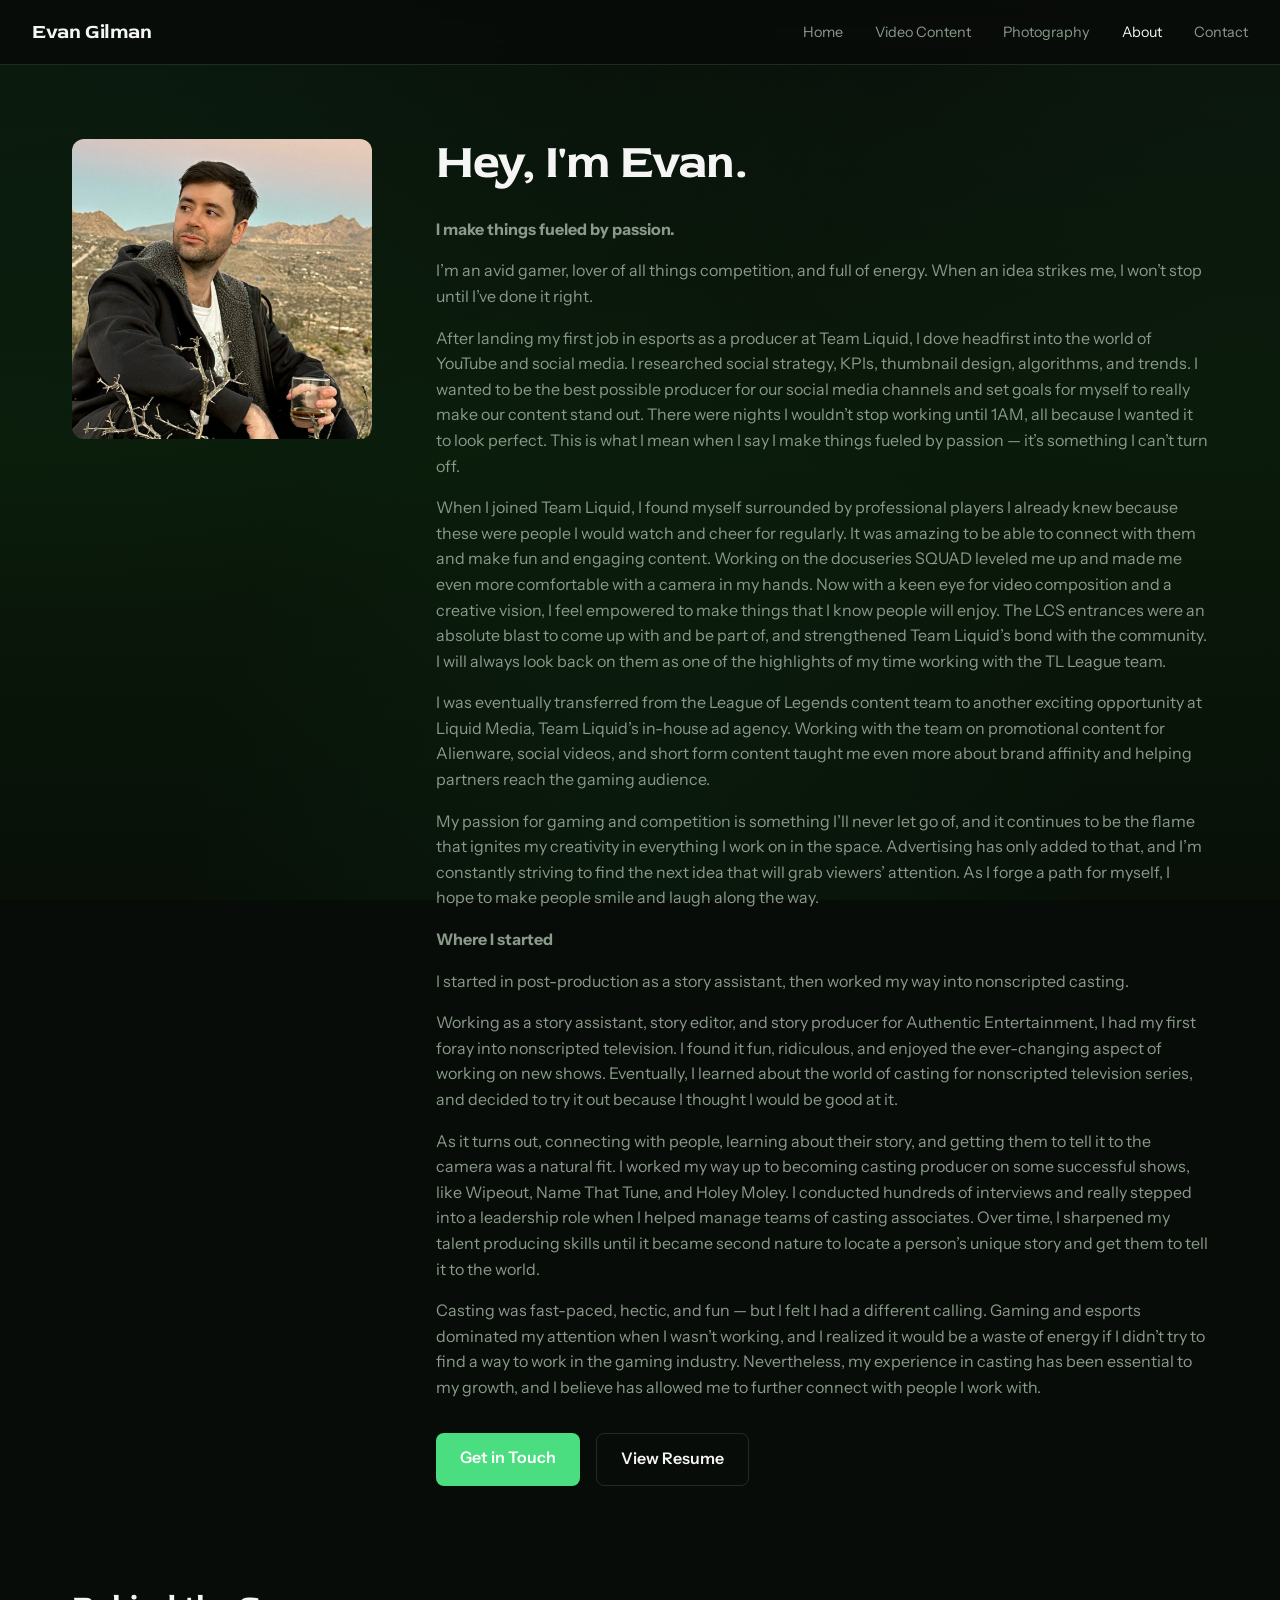
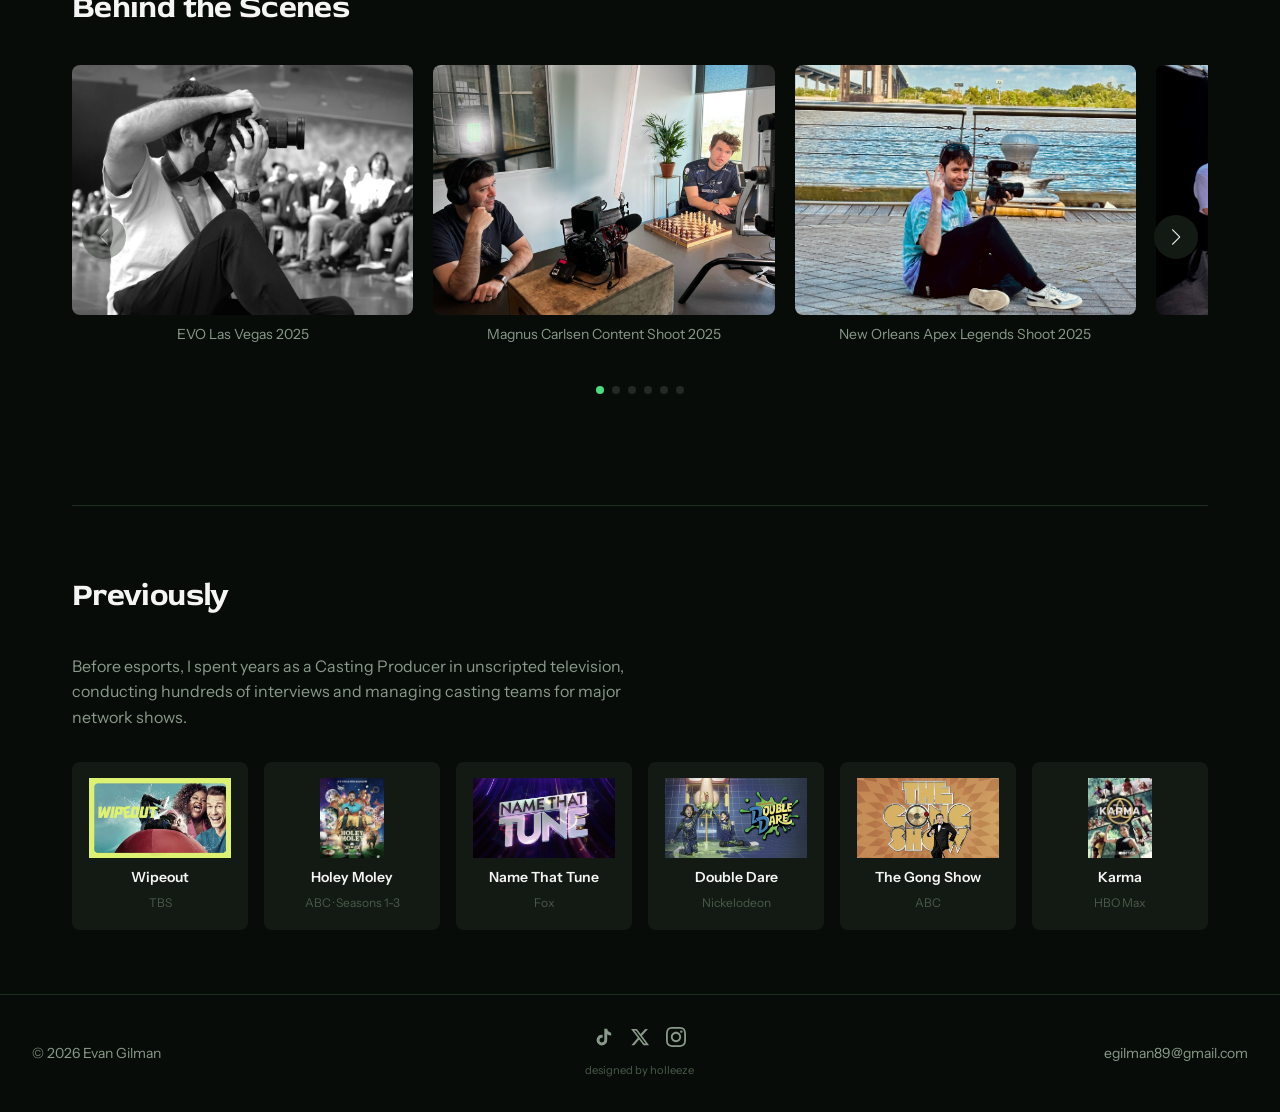
==== commit b625ab70: "Updated bio section" ====
--- a/about.html
+++ b/about.html
@@ -37,10 +37,26 @@
       </div>
       <div class="bio-content">
         <h1>Hey, I'm Evan.</h1>
-        <p>Currently at <strong>Team Liquid</strong>, I produce social content, talent interviews, brand campaigns, and documentary-style series. I've worked on everything from viral TikToks to the Race to World First coverage and documentaries.</p>
-        <p>What drives me is the challenge of capturing authentic moments and turning them into content that resonates with fans. Whether it's a street interview that hits 2 million views or an intimate behind-the-scenes look at pro players, I'm always chasing that next idea that'll grab people's attention.</p>
-        <p>When I'm not behind a camera, I'm probably gaming, watching esports, or thinking about the next viral idea.</p>
-        
+        <p><strong>I make things fueled by passion.</strong> </p>
+        <p>I’m an avid gamer, lover of all things competition, and full of energy. When an idea strikes me, I won’t stop until I’ve done it right.</p>
+
+        <p>After landing my first job in esports as a producer at Team Liquid, I dove headfirst into the world of YouTube and social media. I researched social strategy, KPIs, thumbnail design, algorithms, and trends. I wanted to be the best possible producer for our social media channels and set goals for myself to really make our content stand out. There were nights I wouldn’t stop working until 1AM, all because I wanted it to look perfect. This is what I mean when I say I make things fueled by passion — it’s something I can’t turn off.</p>
+
+        <p>When I joined Team Liquid, I found myself surrounded by professional players I already knew because these were people I would watch and cheer for regularly. It was amazing to be able to connect with them and make fun and engaging content. Working on the docuseries SQUAD leveled me up and made me even more comfortable with a camera in my hands. Now with a keen eye for video composition and a creative vision, I feel empowered to make things that I know people will enjoy. The LCS entrances were an absolute blast to come up with and be part of, and strengthened Team Liquid’s bond with the community. I will always look back on them as one of the highlights of my time working with the TL League team.</p>
+
+        <p>I was eventually transferred from the League of Legends content team to another exciting opportunity at Liquid Media, Team Liquid’s in-house ad agency. Working with the team on promotional content for Alienware, social videos, and short form content taught me even more about brand affinity and helping partners reach the gaming audience. </p>
+
+        <p>My passion for gaming and competition is something I’ll never let go of, and it continues to be the flame that ignites my creativity in everything I work on in the space. Advertising has only added to that, and I’m constantly striving to find the next idea that will grab viewers’ attention. As I forge a path for myself, I hope to make people smile and laugh along the way.</p>
+
+        <p><strong>Where I started</p></strong>
+        <p>I started in post-production as a story assistant, then worked my way into nonscripted casting.
+
+        <p>Working as a story assistant, story editor, and story producer for Authentic Entertainment, I had my first foray into nonscripted television. I found it fun, ridiculous, and enjoyed the ever-changing aspect of working on new shows. Eventually, I learned about the world of casting for nonscripted television series, and decided to try it out because I thought I would be good at it. </p>
+
+        <p>As it turns out, connecting with people, learning about their story, and getting them to tell it to the camera was a natural fit. I worked my way up to becoming casting producer on some successful shows, like Wipeout, Name That Tune, and Holey Moley. I conducted hundreds of interviews and really stepped into a leadership role when I helped manage teams of casting associates. Over time, I sharpened my talent producing skills until it became second nature to locate a person’s unique story and get them to tell it to the world.</p>
+
+        <p>Casting was fast-paced, hectic, and fun — but I felt I had a different calling. Gaming and esports dominated my attention when I wasn’t working, and I realized it would be a waste of energy if I didn’t try to find a way to work in the gaming industry. Nevertheless, my experience in casting has been essential to my growth, and I believe has allowed me to further connect with people I work with.</p>
+
         <div class="bio-cta">
           <a href="contact.html" class="btn-primary">Get in Touch</a>
           <a href="https://www.canva.com/design/DAGc8-GOhhs/wvaXw46VgrkJQUv9GtsSOA/view?utm_content=DAGc8-GOhhs&utm_campaign=designshare&utm_medium=link2&utm_source=uniquelinks&utlId=h7ed1aebfc4" class="btn-secondary" target="_blank">View Resume </a>
--- a/style.css
+++ b/style.css
@@ -263,7 +263,16 @@
   height: 100%;
   border: none;
 }
-
+.glow-link {
+  color: #86f186;
+  text-decoration: none;
+  font-weight: 400;
+  transition: text-shadow 0.2s ease;
+}
+
+.glow-link:hover {
+  text-shadow: 0 0 8px rgba(255, 242, 128, 0.4);
+}
 /* ===========================================
    FEATURED SECTION
    =========================================== */
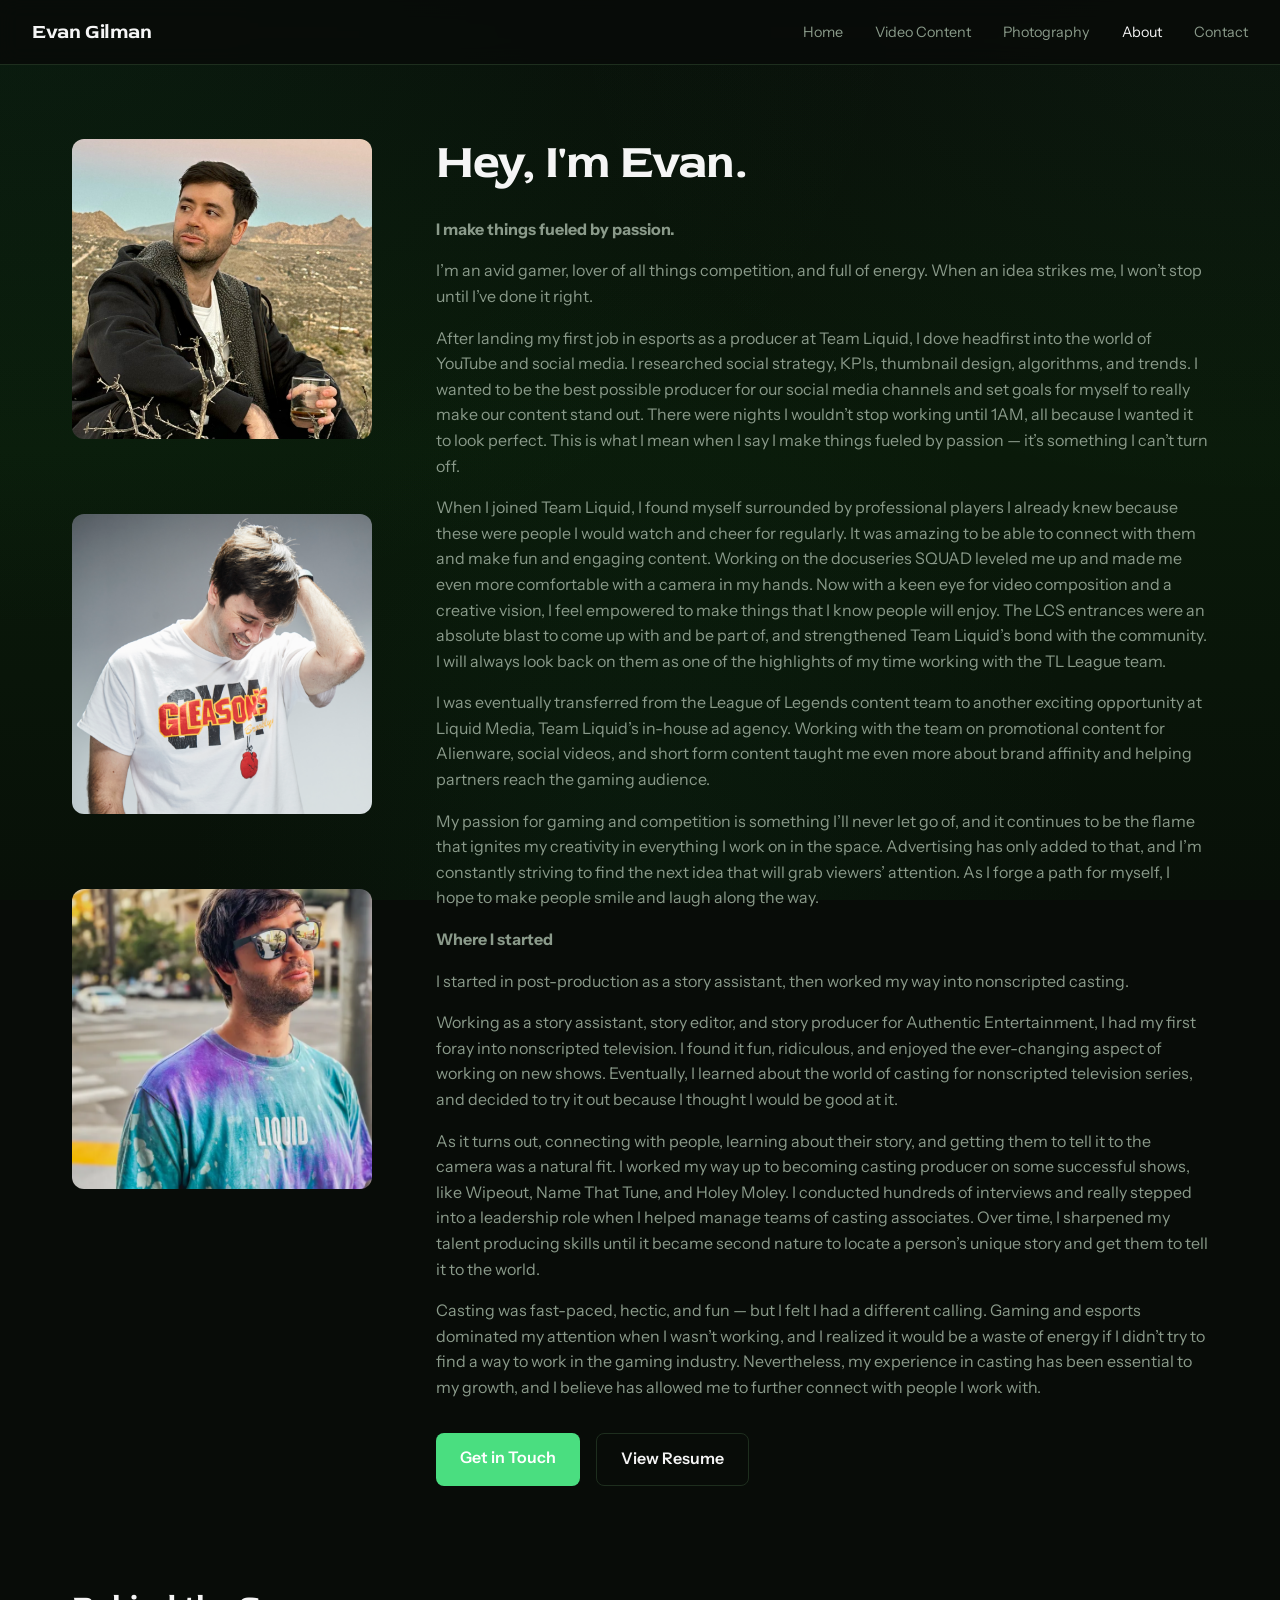
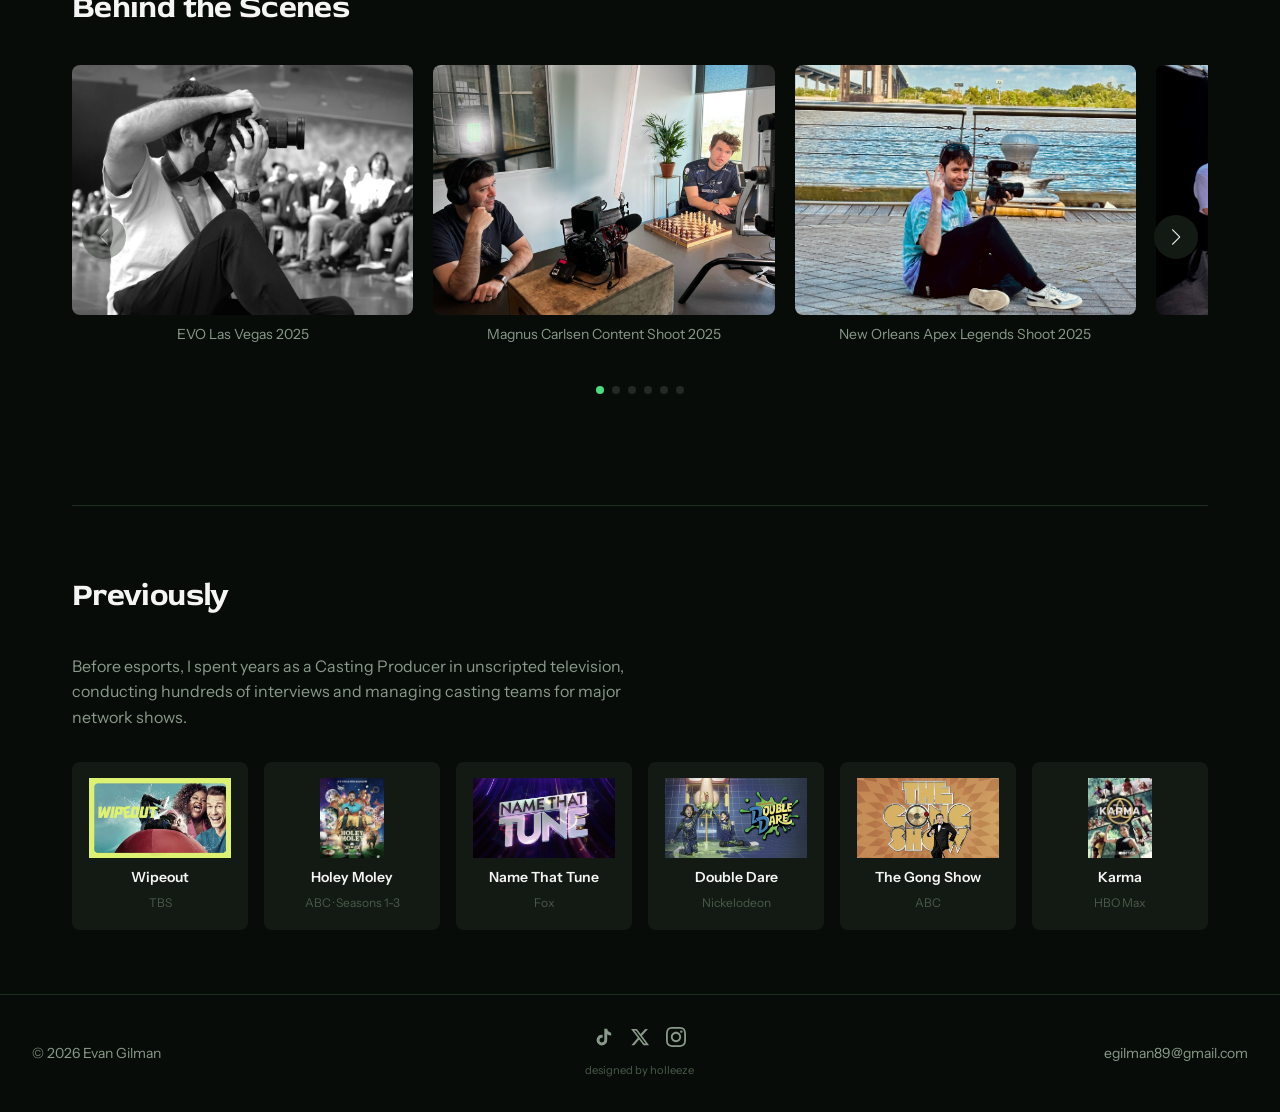
==== commit 8e182160: "adding pfp to bio section" ====
--- a/about.html
+++ b/about.html
@@ -34,6 +34,8 @@
       <div class="bio-image">
         <!-- Replace with Evan's headshot -->
         <img src="images/headshot.jpg" alt="Evan Gilman">
+         <img src="images/smaller_pfp.webp" alt="Evan Gilman">
+          <img src="images/evan_queen_mary.webp" alt="Evan Gilman">
       </div>
       <div class="bio-content">
         <h1>Hey, I'm Evan.</h1>
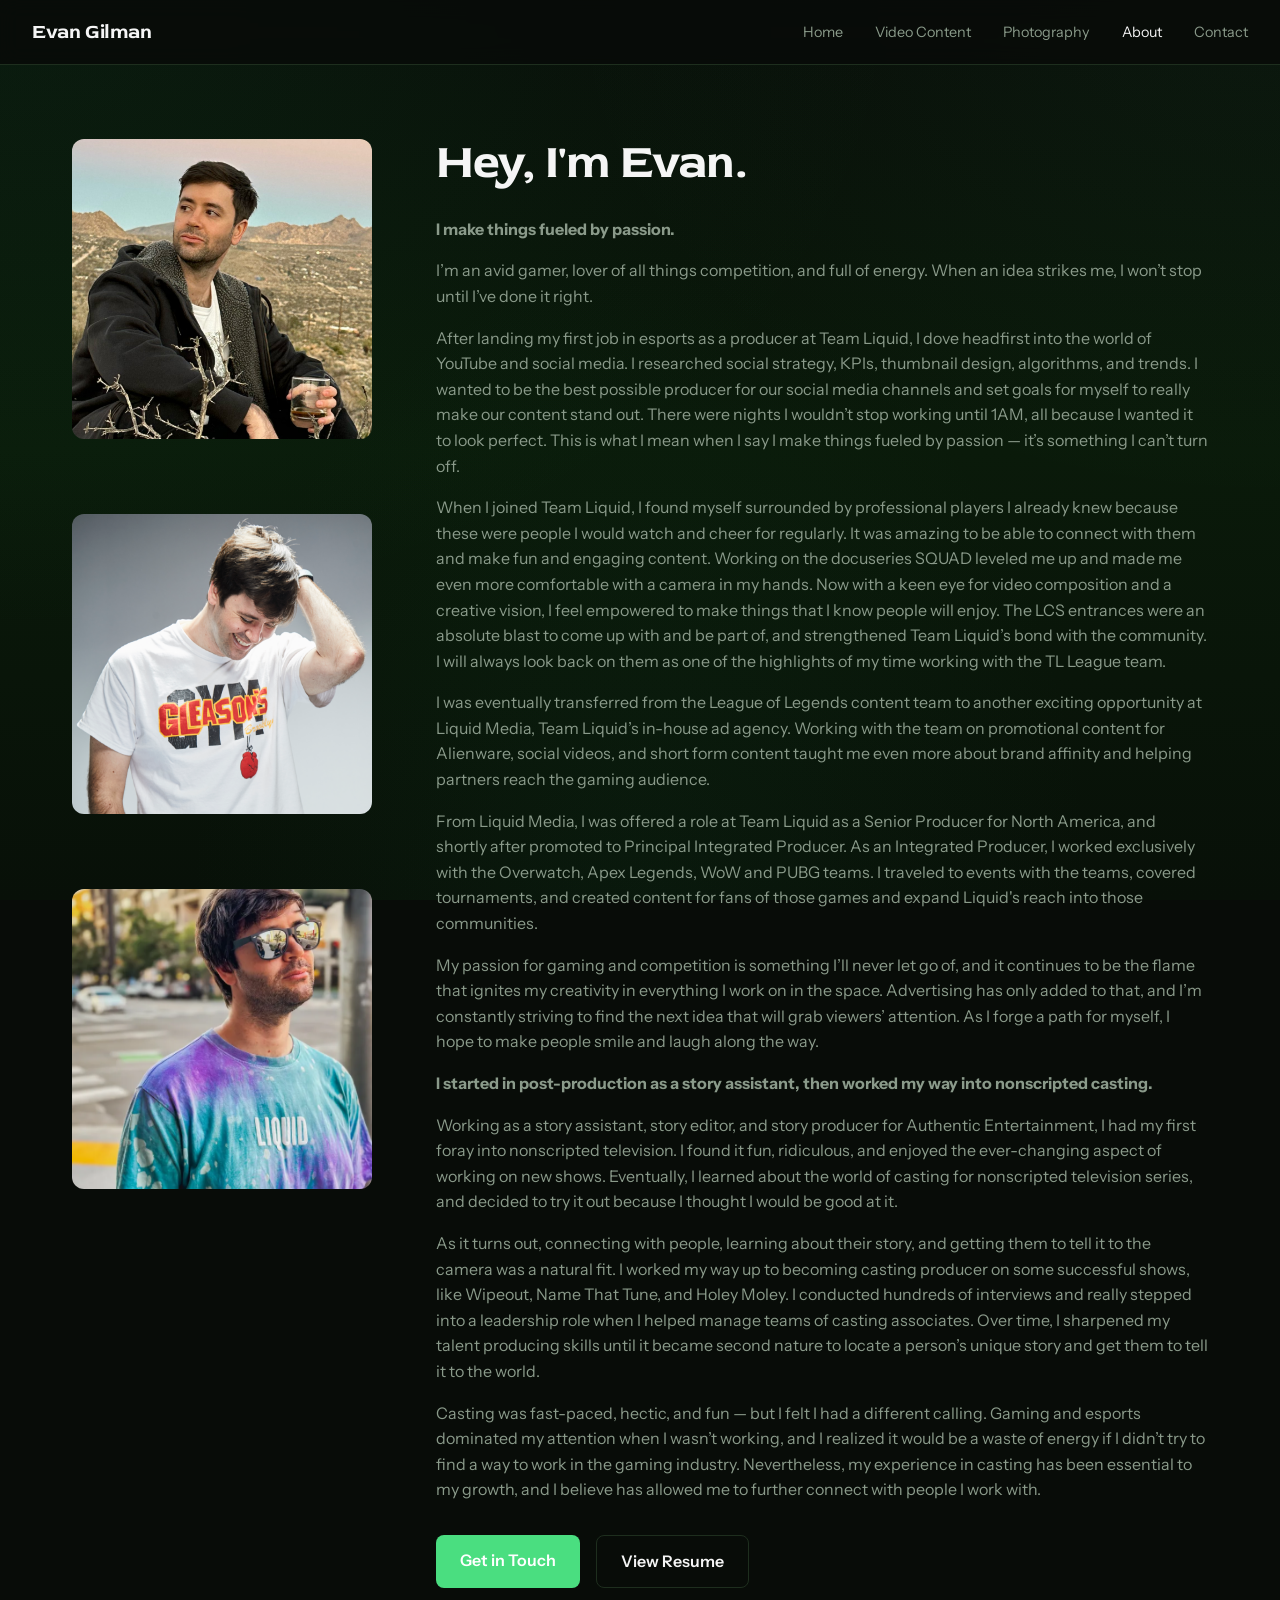
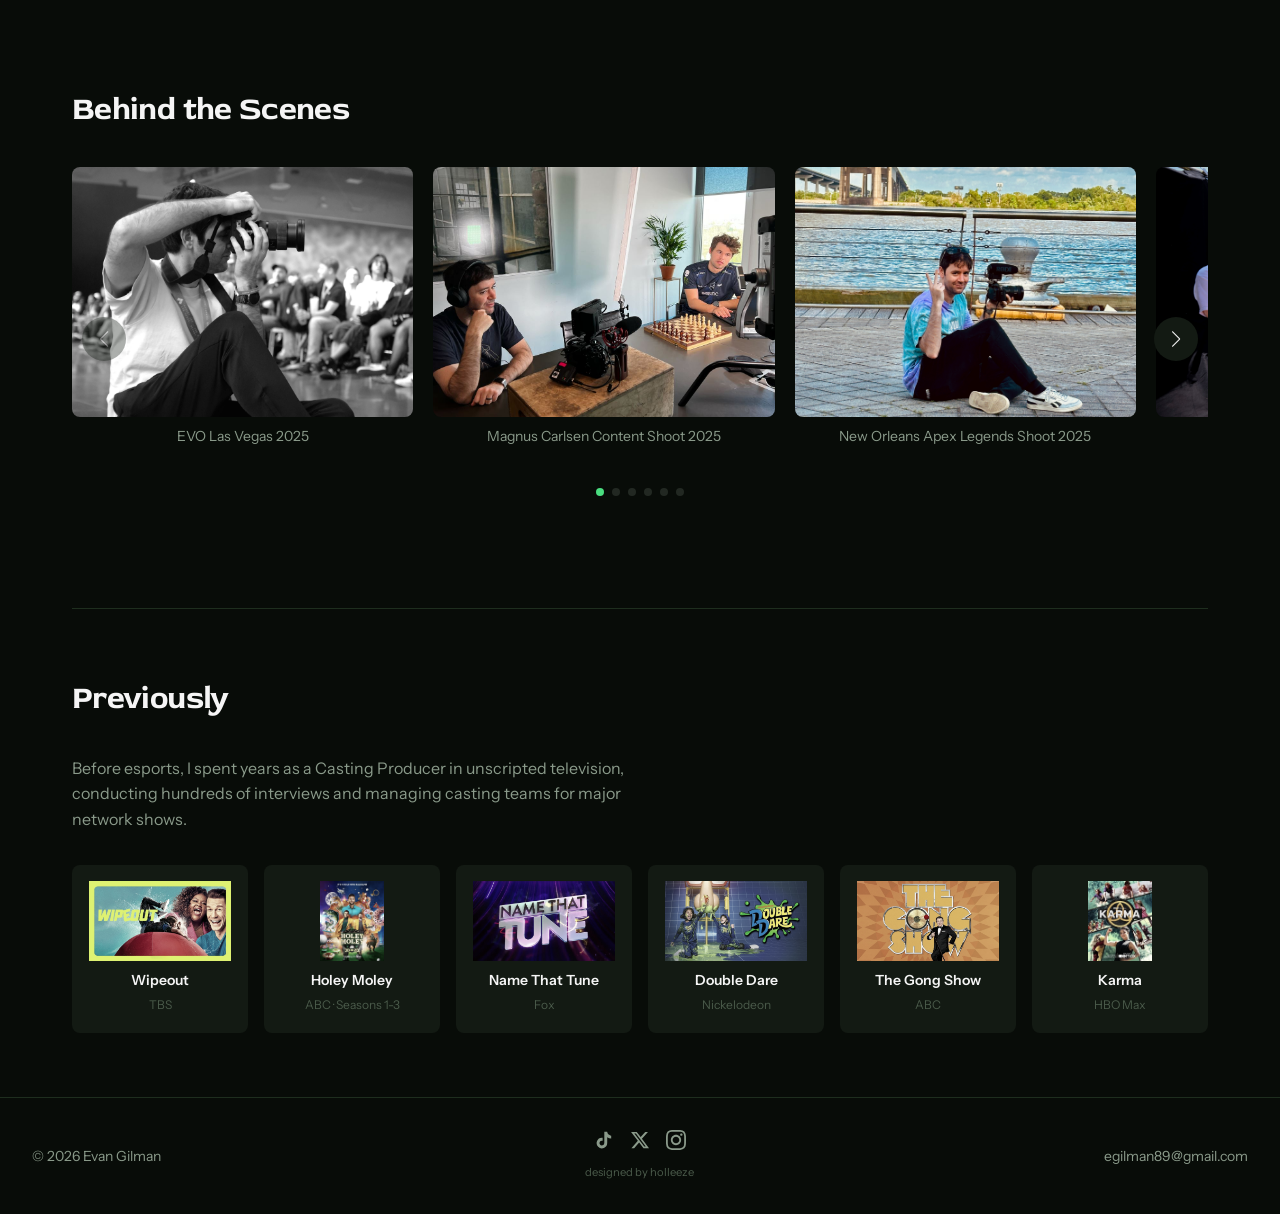
==== commit 86087594: "updated text in bio" ====
--- a/about.html
+++ b/about.html
@@ -47,11 +47,12 @@
         <p>When I joined Team Liquid, I found myself surrounded by professional players I already knew because these were people I would watch and cheer for regularly. It was amazing to be able to connect with them and make fun and engaging content. Working on the docuseries SQUAD leveled me up and made me even more comfortable with a camera in my hands. Now with a keen eye for video composition and a creative vision, I feel empowered to make things that I know people will enjoy. The LCS entrances were an absolute blast to come up with and be part of, and strengthened Team Liquid’s bond with the community. I will always look back on them as one of the highlights of my time working with the TL League team.</p>
 
         <p>I was eventually transferred from the League of Legends content team to another exciting opportunity at Liquid Media, Team Liquid’s in-house ad agency. Working with the team on promotional content for Alienware, social videos, and short form content taught me even more about brand affinity and helping partners reach the gaming audience. </p>
+         
+        <p>From Liquid Media, I was offered a role at Team Liquid as a Senior Producer for North America, and shortly after promoted to Principal Integrated Producer. As an Integrated Producer, I worked exclusively with the Overwatch, Apex Legends, WoW and PUBG teams. I traveled to events with the teams, covered tournaments, and created content for fans of those games and expand Liquid's reach into those communities.</p>
 
         <p>My passion for gaming and competition is something I’ll never let go of, and it continues to be the flame that ignites my creativity in everything I work on in the space. Advertising has only added to that, and I’m constantly striving to find the next idea that will grab viewers’ attention. As I forge a path for myself, I hope to make people smile and laugh along the way.</p>
 
-        <p><strong>Where I started</p></strong>
-        <p>I started in post-production as a story assistant, then worked my way into nonscripted casting.
+        <strong><p>I started in post-production as a story assistant, then worked my way into nonscripted casting.</p></strong>
 
         <p>Working as a story assistant, story editor, and story producer for Authentic Entertainment, I had my first foray into nonscripted television. I found it fun, ridiculous, and enjoyed the ever-changing aspect of working on new shows. Eventually, I learned about the world of casting for nonscripted television series, and decided to try it out because I thought I would be good at it. </p>
 
